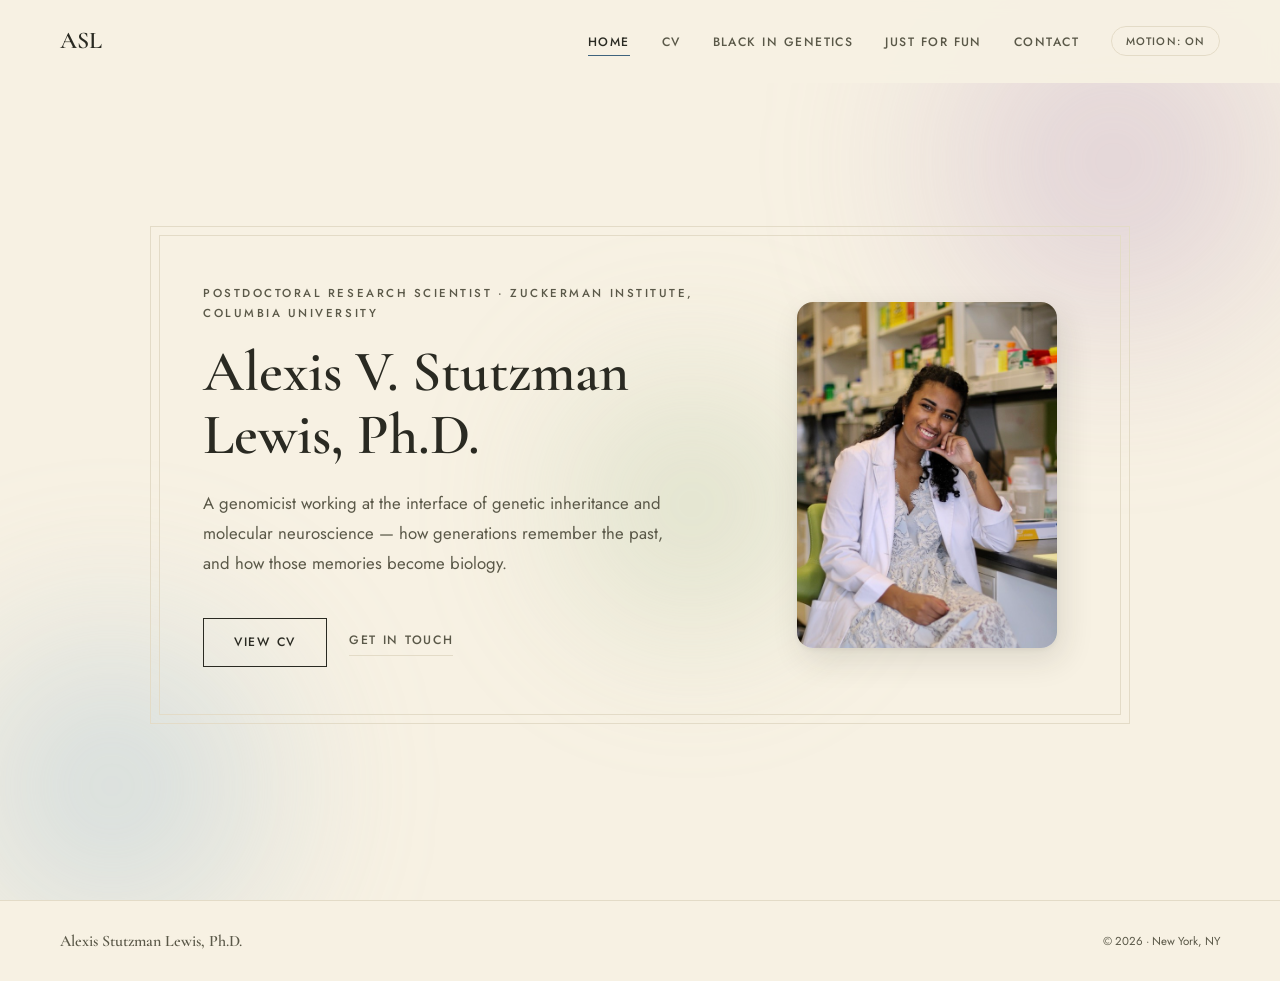
==== index.html @ 2fc188fc "Build all 5 pages: Home, CV, Black In Genetics, Just for Fun, Contact - Global design system (base.c" ====
<!DOCTYPE html>
<html lang="en">
<head>
<meta charset="UTF-8">
<meta name="viewport" content="width=device-width, initial-scale=1.0">
<title>Alexis Stutzman Lewis, Ph.D.</title>
<meta name="description" content="Alexis Stutzman Lewis, Ph.D. — postdoctoral research scientist at Columbia University's Zuckerman Institute, studying the molecular biology of intergenerational inheritance.">
<meta property="og:title" content="Alexis Stutzman Lewis, Ph.D.">
<meta property="og:description" content="A genomicist working at the interface of genetic inheritance and molecular neuroscience.">
<meta property="og:image" content="assets/images/media/headshot.jpg">
<meta property="og:type" content="website">
<meta name="twitter:card" content="summary_large_image">
<link rel="icon" href="assets/images/favicon/favicon.svg" type="image/svg+xml">
<link rel="preconnect" href="https://fonts.googleapis.com">
<link rel="preconnect" href="https://fonts.gstatic.com" crossorigin>
<link href="https://fonts.googleapis.com/css2?family=Cormorant+Garamond:ital,wght@0,400;0,500;0,600;1,500;1,600&family=Jost:wght@400;500;600&display=swap" rel="stylesheet">
<link rel="stylesheet" href="assets/css/tokens.css">
<link rel="stylesheet" href="assets/css/base.css">
<link rel="stylesheet" href="assets/css/components.css">
<link rel="stylesheet" href="assets/css/home.css">
</head>
<body class="washes-strong">
<div id="veil" aria-hidden="true"></div>
<div id="cursor-aura"></div>
<div class="wash-field">
  <div class="wash wash-1"></div>
  <div class="wash wash-2"></div>
  <div class="wash wash-3"></div>
</div>

<nav class="site-nav" id="navbar">
  <a href="index.html" class="nav-logo">ASL</a>
  <ul class="nav-links">
    <li><a href="index.html" aria-current="page">Home</a></li>
    <li><a href="cv.html">CV</a></li>
    <li><a href="black-in-genetics.html">Black In Genetics</a></li>
    <li><a href="just-for-fun.html">Just for Fun</a></li>
    <li><a href="contact.html">Contact</a></li>
    <li><button id="motion-toggle" class="motion-toggle" aria-pressed="false" type="button">Motion: on</button></li>
  </ul>
</nav>

<main>
  <section id="home">
    <div class="plate-border">
      <div class="hero-grid">
        <div>
          <p class="eyebrow">Postdoctoral Research Scientist &middot; Zuckerman Institute, Columbia University</p>
          <h1 class="hero-name">Alexis V. Stutzman Lewis, Ph.D.</h1>
          <p class="hero-tagline">A genomicist working at the interface of genetic inheritance and molecular neuroscience — how generations remember the past, and how those memories become biology.</p>
          <div class="cta-row">
            <a href="cv.html" class="btn-primary">View CV</a>
            <a href="contact.html" class="btn-ghost">Get in touch</a>
          </div>
        </div>
        <div class="hero-photo-col">
          <div id="photo-frame">
            <img src="assets/images/media/headshot.jpg" alt="Portrait of Alexis Stutzman Lewis">
          </div>
        </div>
      </div>
    </div>
  </section>
</main>

<footer class="site-footer">
  <span class="footer-name">Alexis Stutzman Lewis, Ph.D.</span>
  <span class="footer-copy">&copy; 2026 &middot; New York, NY</span>
</footer>

<script src="assets/js/main.js"></script>
<!-- TODO: analytics — sign up free at https://www.goatcounter.com, then uncomment and replace MYCODE:
<script data-goatcounter="https://MYCODE.goatcounter.com/count" async src="//gc.zgo.at/count.js"></script> -->
</body>
</html>
---- assets/css/tokens.css ----
/*
  Design tokens for Alexis Stutzman Lewis's site.
  Source of truth: design-system/reference-mockup.html
  Palette family: warm cream + botanical watercolor (mauve-plum / dusty blue / sage)
  Type: Cormorant Garamond (headings, upright only, weight 500-600) + Jost (body/UI, weight 400-500)
*/

:root {
  /* surfaces & text */
  --paper: #F7F1E3;
  --ink: #2A2A22;
  --mid: #5A5848;
  --rule: #E3DBC7;

  /* decorative accents (washes, swatches, backgrounds) - light, blend-friendly */
  --plum: #C7AEC9;
  --blue: #ABC5D6;
  --sage: #B9CBA9;

  /* text-safe accents (links, emphasis, tags) - darker for contrast on --paper */
  --plum-text: #7A5D82;
  --blue-text: #3F647E;
  --sage-text: #4F6B45;

  /* type */
  --font-heading: 'Cormorant Garamond', serif;
  --font-body: 'Jost', sans-serif;
}
---- assets/css/base.css ----
*, *::before, *::after { box-sizing: border-box; margin: 0; padding: 0; }

html { scroll-behavior: smooth; }

body {
  font-family: var(--font-body);
  background: var(--paper);
  color: var(--ink);
  font-size: 16px;
  font-weight: 400;
  line-height: 1.75;
  overflow-x: hidden;
}

h1, h2, h3, h4 {
  font-family: var(--font-heading);
  font-style: normal;
  font-weight: 600;
  color: var(--ink);
  line-height: 1.15;
}

a { color: inherit; }

img, video { max-width: 100%; display: block; }

.visually-hidden {
  position: absolute; width: 1px; height: 1px; overflow: hidden;
  clip: rect(0 0 0 0); white-space: nowrap;
}

main { position: relative; z-index: 2; }

section {
  padding: 90px 60px;
  max-width: 1100px;
  margin: 0 auto;
  scroll-margin-top: 110px;
}

.section-header {
  display: flex;
  align-items: baseline;
  gap: 18px;
  margin-bottom: 48px;
  border-bottom: 1px solid var(--rule);
  padding-bottom: 18px;
}

.section-label {
  font-family: var(--font-heading);
  font-size: 1.9rem;
  font-weight: 600;
  color: var(--ink);
}

.section-number {
  font-size: 0.7rem;
  letter-spacing: 0.2em;
  text-transform: uppercase;
  color: var(--mid);
  font-weight: 500;
}

.eyebrow {
  font-size: 0.72rem;
  letter-spacing: 0.22em;
  text-transform: uppercase;
  color: var(--mid);
  font-weight: 500;
}

.body-copy {
  max-width: 640px;
  color: var(--ink);
  font-weight: 400;
}

.body-copy.muted { color: var(--mid); }

/* fade-in-on-scroll, respected by prefers-reduced-motion + manual toggle in components.css */
.fade-in {
  opacity: 0;
  transform: translateY(20px);
  transition: opacity 0.7s cubic-bezier(0.4,0,0.2,1), transform 0.7s cubic-bezier(0.4,0,0.2,1);
}
.fade-in.visible { opacity: 1; transform: none; }

@media (max-width: 768px) {
  section { padding: 64px 24px; scroll-margin-top: 88px; }
}

@media print {
  #cursor-aura, .wash-field, nav, footer, .motion-toggle, .cta-row { display: none !important; }
  body { background: #fff; color: #000; }
  section { padding: 0 0 24px; max-width: none; }
}

@media (prefers-reduced-motion: reduce) {
  *, *::before, *::after {
    animation-duration: 0.01ms !important;
    animation-iteration-count: 1 !important;
    transition-duration: 0.01ms !important;
  }
  html { scroll-behavior: auto; }
  .fade-in { opacity: 1; transform: none; }
}
---- assets/css/components.css ----
/* ============ AMBIENT WATERCOLOR WASH (sitewide, reduced outside Home) ============ */
.wash-field {
  position: fixed; inset: 0; overflow: hidden; pointer-events: none; z-index: 0;
}
.wash { position: absolute; border-radius: 50%; filter: blur(70px); opacity: 0.28; }
body.washes-strong .wash { opacity: 0.55; }
.wash-1 { width: 42vw; height: 42vw; max-width: 560px; max-height: 560px; top: -12%; right: -8%; background: radial-gradient(circle, var(--plum), transparent 68%); animation: drift1 24s ease-in-out infinite alternate; }
.wash-2 { width: 38vw; height: 38vw; max-width: 480px; max-height: 480px; bottom: -14%; left: -10%; background: radial-gradient(circle, var(--blue), transparent 68%); animation: drift2 28s ease-in-out infinite alternate; }
.wash-3 { width: 30vw; height: 30vw; max-width: 360px; max-height: 360px; top: 36%; left: 40%; background: radial-gradient(circle, var(--sage), transparent 68%); animation: drift3 32s ease-in-out infinite alternate; }
@keyframes drift1 { to { transform: translate(-6%,8%) scale(1.1); } }
@keyframes drift2 { to { transform: translate(8%,-6%) scale(1.08); } }
@keyframes drift3 { to { transform: translate(-8%,-8%) scale(1.15); } }

/* ============ CURSOR GLOW (sitewide) ============ */
#cursor-aura {
  position: fixed; top: 0; left: 0; width: 420px; height: 420px; margin: -210px 0 0 -210px;
  border-radius: 50%; pointer-events: none; z-index: 1; filter: blur(18px); opacity: 0;
  background: radial-gradient(circle, rgba(199,174,201,0.30) 0%, rgba(171,197,214,0.22) 40%, rgba(185,203,169,0.16) 65%, transparent 75%);
  transition: opacity 0.6s ease;
}
#cursor-aura.on { opacity: 1; }
body.motion-off #cursor-aura { display: none; }

/* ============ NAV ============ */
nav.site-nav {
  position: fixed; top: 0; left: 0; right: 0; z-index: 100;
  display: flex; align-items: center; justify-content: space-between;
  padding: 20px 60px;
  background: rgba(247,241,227,0.92);
  backdrop-filter: blur(8px);
  border-bottom: 1px solid transparent;
  transition: border-color 0.3s ease;
}
nav.site-nav.scrolled { border-bottom-color: var(--rule); }

.nav-logo {
  font-family: var(--font-heading); font-weight: 600; font-size: 1.5rem;
  color: var(--ink); text-decoration: none;
}

.nav-links {
  display: flex; align-items: center; gap: 32px; list-style: none;
}
.nav-links a {
  font-size: 0.76rem; letter-spacing: 0.12em; text-transform: uppercase;
  color: var(--mid); text-decoration: none; font-weight: 500; position: relative;
  transition: color 0.2s ease;
}
.nav-links a::after {
  content: ''; position: absolute; left: 0; bottom: -5px; width: 100%; height: 1px;
  background: var(--blue-text); transform: scaleX(0); transform-origin: right;
  transition: transform 0.3s cubic-bezier(0.4,0,0.2,1);
}
.nav-links a:hover, .nav-links a[aria-current="page"] { color: var(--ink); }
.nav-links a:hover::after, .nav-links a[aria-current="page"]::after { transform: scaleX(1); transform-origin: left; }

.motion-toggle {
  font-family: var(--font-body); font-size: 0.68rem; letter-spacing: 0.1em; text-transform: uppercase;
  color: var(--mid); background: transparent; border: 1px solid var(--rule); border-radius: 20px;
  padding: 6px 14px; cursor: pointer; font-weight: 500; transition: border-color 0.2s ease, color 0.2s ease, transform 0.2s ease;
}
.motion-toggle:hover { border-color: var(--ink); color: var(--ink); transform: translateY(-2px); }

@media (max-width: 768px) {
  nav.site-nav {
    padding: 16px 20px; gap: 14px; overflow-x: auto;
    overscroll-behavior-x: contain; -webkit-overflow-scrolling: touch; scrollbar-width: none;
  }
  nav.site-nav::-webkit-scrollbar { display: none; }
  .nav-links { gap: 18px; flex-wrap: nowrap; min-width: max-content; }
  .nav-links a { white-space: nowrap; }
}

/* ============ BUTTONS ============ */
.btn-primary {
  display: inline-block; padding: 13px 30px; border: 1px solid var(--ink); color: var(--ink);
  font-size: 0.76rem; letter-spacing: 0.14em; text-transform: uppercase; font-weight: 500;
  text-decoration: none; position: relative; overflow: hidden; z-index: 1;
  transition: color 0.3s ease, transform 0.25s ease;
}
.btn-primary::before {
  content: ''; position: absolute; inset: 0; background: var(--ink); transform: translateY(101%);
  transition: transform 0.35s cubic-bezier(0.4,0,0.2,1); z-index: -1;
}
.btn-primary:hover { color: var(--paper); transform: translateY(-3px); }
.btn-primary:hover::before { transform: translateY(0); }

.btn-ghost {
  font-size: 0.76rem; letter-spacing: 0.14em; text-transform: uppercase; font-weight: 500;
  color: var(--mid); text-decoration: none; border-bottom: 1px solid var(--rule); padding-bottom: 4px;
  transition: color 0.25s ease, border-color 0.25s ease, transform 0.25s ease; display: inline-block;
}
.btn-ghost:hover { color: var(--ink); border-color: var(--ink); transform: translateY(-3px); }

.cta-row { display: flex; gap: 22px; align-items: center; flex-wrap: wrap; }

/* ============ HOVER CARDS (projects, publications, media) ============ */
.cards-grid {
  display: grid; grid-template-columns: 1fr 1fr; gap: 1px;
  background: var(--rule); border: 1px solid var(--rule);
}
@media (max-width: 768px) { .cards-grid { grid-template-columns: 1fr; } }

.hover-card {
  background: var(--paper); padding: 32px 28px; position: relative; overflow: hidden;
  transition: transform 0.35s cubic-bezier(0.4,0,0.2,1), box-shadow 0.35s cubic-bezier(0.4,0,0.2,1), background 0.2s ease;
}
.hover-card::before {
  content: ''; position: absolute; inset: 0;
  background: radial-gradient(240px circle at var(--mx, 50%) var(--my, 50%), rgba(122,93,130,0.08), transparent 60%);
  opacity: 0; transition: opacity 0.35s ease; pointer-events: none;
}
.hover-card:hover::before { opacity: 1; }
.hover-card:hover { background: #F1EADA; transform: translateY(-5px); box-shadow: 0 12px 28px rgba(0,0,0,0.06); }

.card-tag {
  font-size: 0.66rem; letter-spacing: 0.16em; text-transform: uppercase; color: var(--mid);
  font-weight: 500; margin-bottom: 12px;
}
.card-title { font-family: var(--font-heading); font-size: 1.35rem; font-weight: 600; color: var(--ink); margin-bottom: 10px; }
.card-desc { font-size: 0.92rem; color: var(--mid); line-height: 1.7; margin-bottom: 16px; }
.card-link {
  font-size: 0.72rem; letter-spacing: 0.12em; text-transform: uppercase; color: var(--ink);
  text-decoration: none; border-bottom: 1px solid var(--rule); padding-bottom: 2px; font-weight: 500;
  transition: border-color 0.2s ease;
}
.card-link:hover { border-color: var(--ink); }

/* ============ DATA ROWS (education, grants, awards, publications, presentations...) ============ */
.data-list { display: flex; flex-direction: column; }
.data-row {
  display: grid; grid-template-columns: 130px 1fr; gap: 28px; align-items: baseline;
  padding: 20px 0; border-bottom: 1px solid var(--rule); position: relative;
  transition: padding-left 0.3s cubic-bezier(0.4,0,0.2,1);
}
.data-list .data-row:first-child { border-top: 1px solid var(--rule); }
.data-row::before {
  content: ''; position: absolute; left: 0; top: 50%; transform: translateY(-50%) scaleY(0);
  width: 2px; height: 60%; background: var(--plum-text); transition: transform 0.3s cubic-bezier(0.4,0,0.2,1);
}
.data-row:hover { padding-left: 16px; }
.data-row:hover::before { transform: translateY(-50%) scaleY(1); }

.data-date { font-size: 0.76rem; letter-spacing: 0.06em; color: var(--mid); font-weight: 500; }
.data-title { font-family: var(--font-heading); font-size: 1.1rem; font-weight: 600; color: var(--ink); }
.data-detail { font-size: 0.88rem; color: var(--mid); margin-top: 4px; line-height: 1.6; }
.data-title a { color: inherit; text-decoration: none; border-bottom: 1px dashed var(--rule); }
.data-title a:hover { color: var(--plum-text); border-bottom-color: var(--plum-text); border-bottom-style: solid; }

.tag-row { display: flex; flex-wrap: wrap; gap: 8px; margin-top: 10px; }
.tag {
  font-size: 0.64rem; letter-spacing: 0.08em; text-transform: uppercase; font-weight: 500;
  color: var(--sage-text); background: rgba(185,203,169,0.28); padding: 4px 10px; border-radius: 20px;
}

@media (max-width: 640px) {
  .data-row { grid-template-columns: 1fr; gap: 4px; }
}

/* ============ FOOTER ============ */
footer.site-footer {
  border-top: 1px solid var(--rule); padding: 26px 60px; display: flex;
  justify-content: space-between; align-items: center; flex-wrap: wrap; gap: 12px;
  position: relative; z-index: 2;
}
.footer-name { font-family: var(--font-heading); font-size: 1rem; font-weight: 600; color: var(--mid); }
.footer-copy { font-size: 0.72rem; color: var(--mid); font-weight: 400; }

@media (max-width: 768px) { footer.site-footer { padding: 20px 24px; } }

/* ============ VEIL (shortened intro) ============ */
#veil {
  position: fixed; inset: 0; z-index: 999; background: var(--paper);
  display: flex; align-items: center; justify-content: center;
  transition: opacity 0.6s ease, visibility 0.6s ease;
}
#veil.lift { opacity: 0; visibility: hidden; pointer-events: none; }
body.motion-off #veil { display: none; }

/* ============ CONTACT FORM ============ */
.contact-form { display: flex; flex-direction: column; gap: 18px; max-width: 480px; }
.form-field { display: flex; flex-direction: column; gap: 6px; }
.form-field label { font-size: 0.72rem; letter-spacing: 0.1em; text-transform: uppercase; color: var(--mid); font-weight: 500; }
.form-field input, .form-field textarea {
  font-family: var(--font-body); font-size: 0.95rem; color: var(--ink); background: transparent;
  border: 1px solid var(--rule); border-radius: 6px; padding: 10px 12px;
  transition: border-color 0.2s ease;
}
.form-field input:focus, .form-field textarea:focus { outline: none; border-color: var(--plum-text); }
.form-field textarea { resize: vertical; min-height: 120px; }
---- assets/css/home.css ----
#home {
  min-height: 100vh; display: flex; align-items: center;
  padding: 130px 60px 80px; max-width: 1100px; margin: 0 auto; position: relative;
}

.plate-border { border: 1px solid var(--rule); padding: 56px 52px; position: relative; width: 100%; }
.plate-border::before { content: ''; position: absolute; inset: 8px; border: 1px solid var(--rule); pointer-events: none; }

.hero-grid { display: grid; grid-template-columns: 1fr 300px; gap: 60px; align-items: center; position: relative; z-index: 2; }

.hero-name {
  font-family: var(--font-heading); font-weight: 600; font-style: normal;
  font-size: clamp(2.4rem, 5vw, 3.6rem); line-height: 1.1; color: var(--ink); margin: 18px 0 20px;
}

.hero-tagline { max-width: 480px; color: var(--mid); font-size: 1.05rem; font-weight: 400; line-height: 1.8; margin-bottom: 40px; }

.hero-photo-col { display: flex; justify-content: center; align-items: center; perspective: 900px; }
#photo-frame {
  width: 100%; max-width: 260px; aspect-ratio: 3/4; border-radius: 16px; overflow: hidden;
  box-shadow: 6px 12px 32px rgba(42,42,34,0.12), 0 2px 6px rgba(42,42,34,0.06);
  transition: box-shadow 0.35s ease, transform 0.2s ease-out; transform-style: preserve-3d;
}
#photo-frame:hover { box-shadow: 8px 18px 42px rgba(42,42,34,0.16), 0 4px 10px rgba(42,42,34,0.07); }
#photo-frame img { width: 100%; height: 100%; object-fit: cover; object-position: center 15%; }

@media (max-width: 768px) {
  #home { padding: 96px 24px 60px; }
  .plate-border { padding: 36px 24px; }
  .hero-grid { grid-template-columns: 1fr; gap: 32px; }
  .hero-photo-col { order: -1; }
  #photo-frame { max-width: 200px; margin: 0 auto; }
}
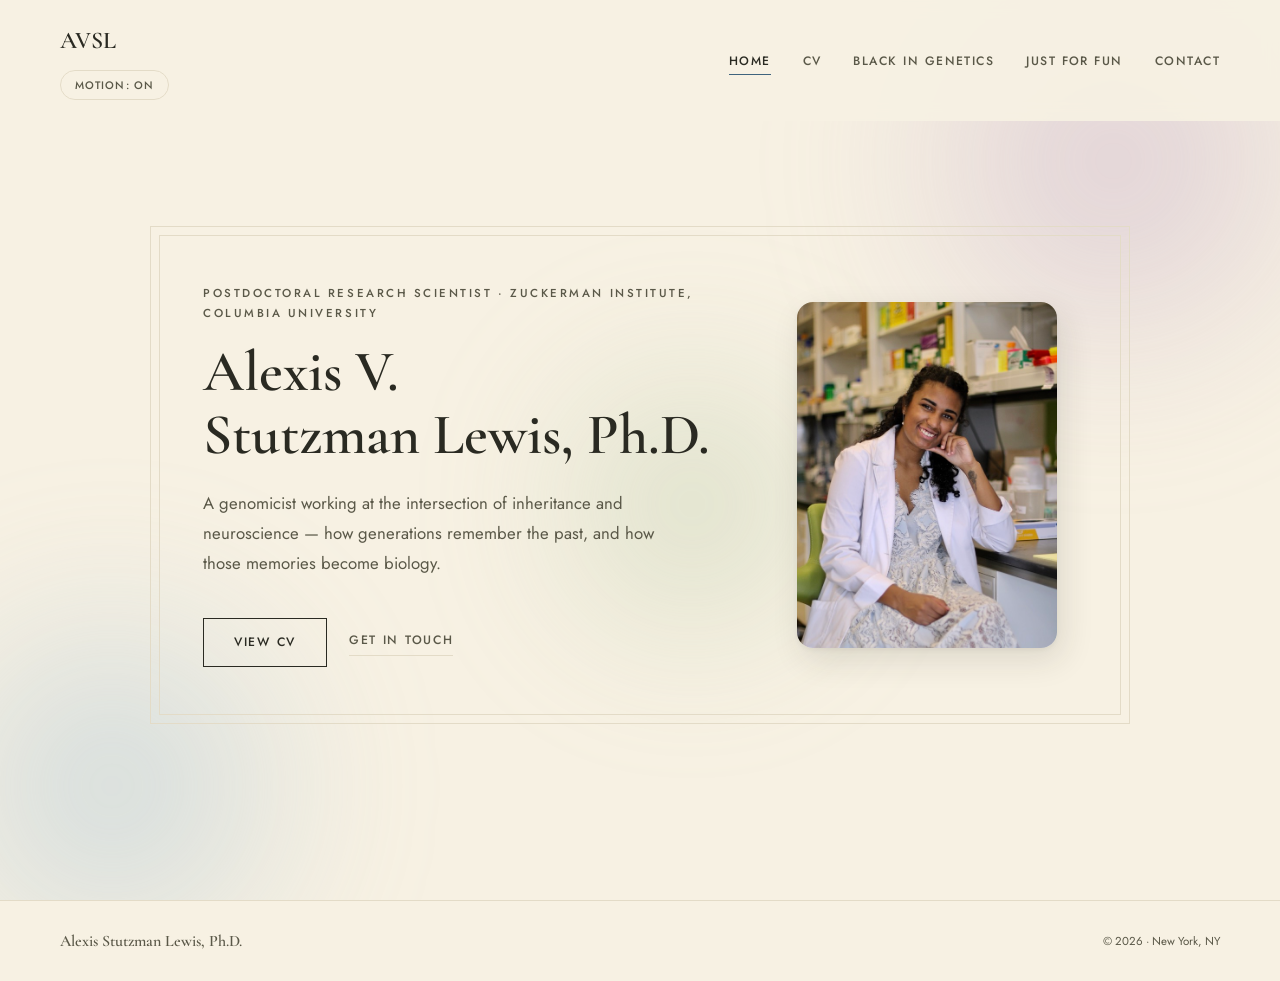
==== commit 8104a9a2: "Site adjustments: AVSL initials, motion toggle under logo, hero name line break, second CV photo, in" ====
--- a/index.html
+++ b/index.html
@@ -6,7 +6,7 @@
 <title>Alexis Stutzman Lewis, Ph.D.</title>
 <meta name="description" content="Alexis Stutzman Lewis, Ph.D. — postdoctoral research scientist at Columbia University's Zuckerman Institute, studying the molecular biology of intergenerational inheritance.">
 <meta property="og:title" content="Alexis Stutzman Lewis, Ph.D.">
-<meta property="og:description" content="A genomicist working at the interface of genetic inheritance and molecular neuroscience.">
+<meta property="og:description" content="A genomicist working at the intersection of inheritance and neuroscience.">
 <meta property="og:image" content="assets/images/media/headshot.jpg">
 <meta property="og:type" content="website">
 <meta name="twitter:card" content="summary_large_image">
@@ -29,14 +29,16 @@
 </div>
 
 <nav class="site-nav" id="navbar">
-  <a href="index.html" class="nav-logo">ASL</a>
+  <div class="nav-brand">
+    <a href="index.html" class="nav-logo">AVSL</a>
+    <button id="motion-toggle" class="motion-toggle" aria-pressed="false" type="button">Motion: on</button>
+  </div>
   <ul class="nav-links">
     <li><a href="index.html" aria-current="page">Home</a></li>
     <li><a href="cv.html">CV</a></li>
     <li><a href="black-in-genetics.html">Black In Genetics</a></li>
     <li><a href="just-for-fun.html">Just for Fun</a></li>
     <li><a href="contact.html">Contact</a></li>
-    <li><button id="motion-toggle" class="motion-toggle" aria-pressed="false" type="button">Motion: on</button></li>
   </ul>
 </nav>
 
@@ -46,8 +48,8 @@
       <div class="hero-grid">
         <div>
           <p class="eyebrow">Postdoctoral Research Scientist &middot; Zuckerman Institute, Columbia University</p>
-          <h1 class="hero-name">Alexis V. Stutzman Lewis, Ph.D.</h1>
-          <p class="hero-tagline">A genomicist working at the interface of genetic inheritance and molecular neuroscience — how generations remember the past, and how those memories become biology.</p>
+          <h1 class="hero-name">Alexis V.<br>Stutzman Lewis, Ph.D.</h1>
+          <p class="hero-tagline">A genomicist working at the intersection of inheritance and neuroscience — how generations remember the past, and how those memories become biology.</p>
           <div class="cta-row">
             <a href="cv.html" class="btn-primary">View CV</a>
             <a href="contact.html" class="btn-ghost">Get in touch</a>
--- a/assets/css/components.css
+++ b/assets/css/components.css
@@ -32,6 +32,8 @@
   transition: border-color 0.3s ease;
 }
 nav.site-nav.scrolled { border-bottom-color: var(--rule); }
+
+.nav-brand { display: flex; flex-direction: column; align-items: flex-start; gap: 8px; }
 
 .nav-logo {
   font-family: var(--font-heading); font-weight: 600; font-size: 1.5rem;
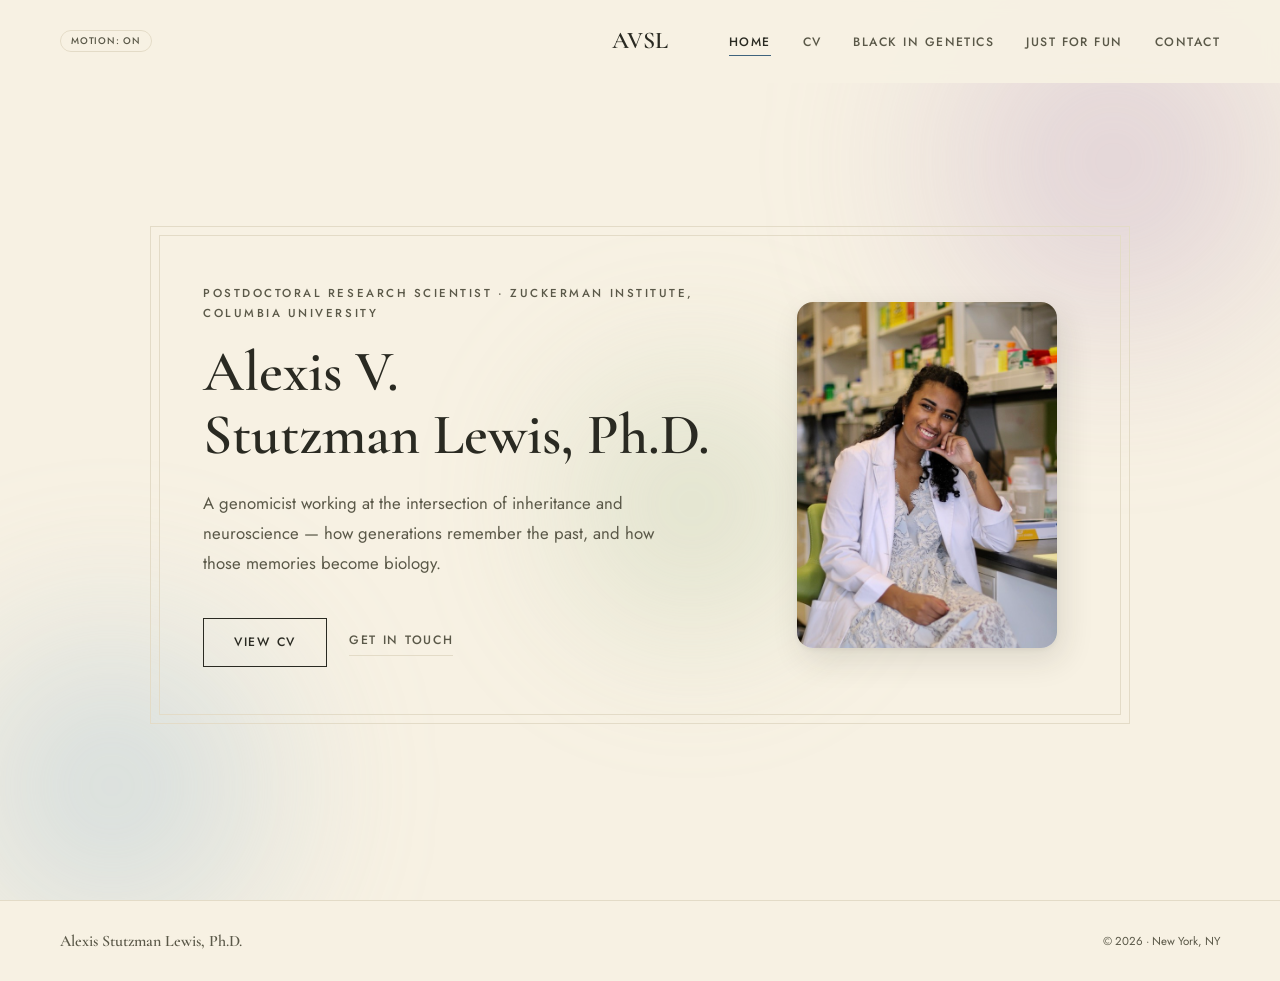
==== commit e4183396: "Center the logo in the nav, move motion toggle to the top-left corner alone" ====
--- a/index.html
+++ b/index.html
@@ -29,10 +29,8 @@
 </div>
 
 <nav class="site-nav" id="navbar">
-  <div class="nav-brand">
-    <a href="index.html" class="nav-logo">AVSL</a>
-    <button id="motion-toggle" class="motion-toggle" aria-pressed="false" type="button">Motion: on</button>
-  </div>
+  <button id="motion-toggle" class="motion-toggle" aria-pressed="false" type="button">Motion: on</button>
+  <a href="index.html" class="nav-logo">AVSL</a>
   <ul class="nav-links">
     <li><a href="index.html" aria-current="page">Home</a></li>
     <li><a href="cv.html">CV</a></li>
--- a/assets/css/components.css
+++ b/assets/css/components.css
@@ -24,7 +24,7 @@
 /* ============ NAV ============ */
 nav.site-nav {
   position: fixed; top: 0; left: 0; right: 0; z-index: 100;
-  display: flex; align-items: center; justify-content: space-between;
+  display: grid; grid-template-columns: 1fr auto 1fr; align-items: center; column-gap: 20px;
   padding: 20px 60px;
   background: rgba(247,241,227,0.92);
   backdrop-filter: blur(8px);
@@ -33,15 +33,15 @@
 }
 nav.site-nav.scrolled { border-bottom-color: var(--rule); }
 
-.nav-brand { display: flex; flex-direction: column; align-items: flex-start; gap: 8px; }
-
 .nav-logo {
   font-family: var(--font-heading); font-weight: 600; font-size: 1.5rem;
   color: var(--ink); text-decoration: none;
+  grid-column: 2; justify-self: center;
 }
 
 .nav-links {
   display: flex; align-items: center; gap: 32px; list-style: none;
+  grid-column: 3; justify-self: end;
 }
 .nav-links a {
   font-size: 0.76rem; letter-spacing: 0.12em; text-transform: uppercase;
@@ -57,19 +57,26 @@
 .nav-links a:hover::after, .nav-links a[aria-current="page"]::after { transform: scaleX(1); transform-origin: left; }
 
 .motion-toggle {
-  font-family: var(--font-body); font-size: 0.68rem; letter-spacing: 0.1em; text-transform: uppercase;
-  color: var(--mid); background: transparent; border: 1px solid var(--rule); border-radius: 20px;
-  padding: 6px 14px; cursor: pointer; font-weight: 500; transition: border-color 0.2s ease, color 0.2s ease, transform 0.2s ease;
+  font-family: var(--font-body); font-size: 0.6rem; letter-spacing: 0.08em; text-transform: uppercase;
+  color: var(--mid); background: transparent; border: 1px solid var(--rule); border-radius: 16px;
+  padding: 3px 10px; cursor: pointer; font-weight: 500; transition: border-color 0.2s ease, color 0.2s ease, transform 0.2s ease;
+  grid-column: 1; justify-self: start;
 }
 .motion-toggle:hover { border-color: var(--ink); color: var(--ink); transform: translateY(-2px); }
 
 @media (max-width: 768px) {
   nav.site-nav {
-    padding: 16px 20px; gap: 14px; overflow-x: auto;
+    grid-template-columns: auto 1fr; column-gap: 14px; row-gap: 10px;
+    padding: 16px 20px;
+  }
+  .motion-toggle { grid-column: 1; grid-row: 1; }
+  .nav-logo { grid-column: 2; grid-row: 1; justify-self: end; }
+  .nav-links {
+    grid-column: 1 / -1; grid-row: 2; justify-self: start;
+    gap: 18px; flex-wrap: nowrap; overflow-x: auto;
     overscroll-behavior-x: contain; -webkit-overflow-scrolling: touch; scrollbar-width: none;
   }
-  nav.site-nav::-webkit-scrollbar { display: none; }
-  .nav-links { gap: 18px; flex-wrap: nowrap; min-width: max-content; }
+  .nav-links::-webkit-scrollbar { display: none; }
   .nav-links a { white-space: nowrap; }
 }
 
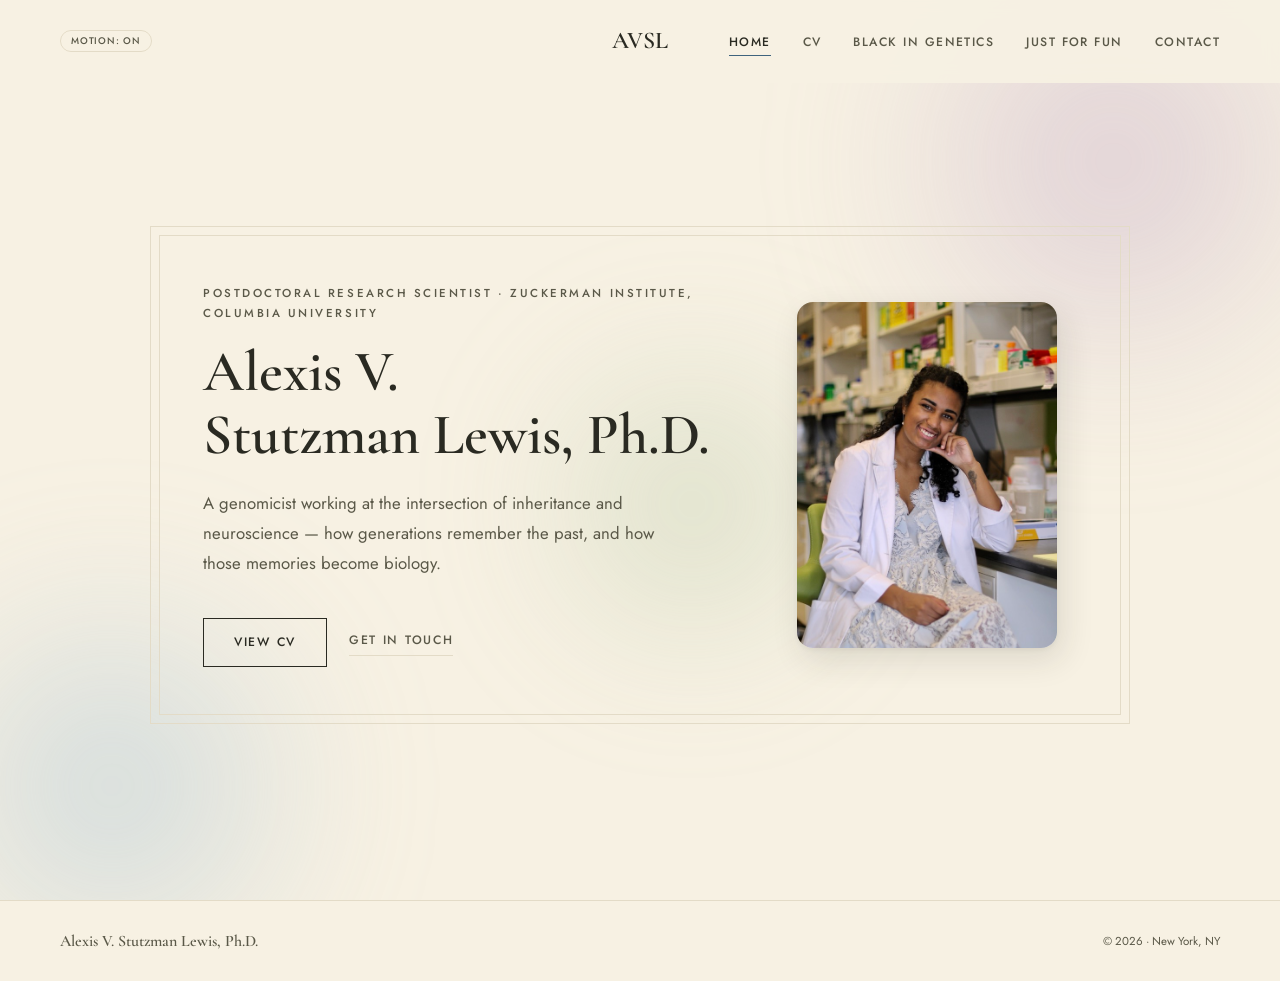
==== commit 38dfaaad: "Correct citation link/year/placement, drop section-header and first-row divider lines sitewide, foot" ====
--- a/index.html
+++ b/index.html
@@ -64,7 +64,7 @@
 </main>
 
 <footer class="site-footer">
-  <span class="footer-name">Alexis Stutzman Lewis, Ph.D.</span>
+  <span class="footer-name">Alexis V. Stutzman Lewis, Ph.D.</span>
   <span class="footer-copy">&copy; 2026 &middot; New York, NY</span>
 </footer>
 
--- a/assets/css/base.css
+++ b/assets/css/base.css
@@ -43,8 +43,6 @@
   align-items: baseline;
   gap: 18px;
   margin-bottom: 48px;
-  border-bottom: 1px solid var(--rule);
-  padding-bottom: 18px;
 }
 
 .section-label {
--- a/assets/css/components.css
+++ b/assets/css/components.css
@@ -13,10 +13,13 @@
 
 /* ============ CURSOR GLOW (sitewide) ============ */
 #cursor-aura {
-  position: fixed; top: 0; left: 0; width: 420px; height: 420px; margin: -210px 0 0 -210px;
-  border-radius: 50%; pointer-events: none; z-index: 1; filter: blur(18px); opacity: 0;
-  background: radial-gradient(circle, rgba(199,174,201,0.30) 0%, rgba(171,197,214,0.22) 40%, rgba(185,203,169,0.16) 65%, transparent 75%);
-  transition: opacity 0.6s ease;
+  position: fixed; top: 0; left: 0; width: 520px; height: 520px; margin: -260px 0 0 -260px;
+  border-radius: 50%; pointer-events: none; z-index: 1; filter: blur(46px); opacity: 0;
+  background:
+    radial-gradient(circle at 48% 52%, rgba(199,174,201,0.24) 0%, rgba(199,174,201,0.10) 35%, transparent 62%),
+    radial-gradient(circle at 58% 42%, rgba(171,197,214,0.18) 0%, transparent 55%),
+    radial-gradient(circle at 40% 60%, rgba(185,203,169,0.16) 0%, transparent 55%);
+  transition: opacity 0.8s ease;
 }
 #cursor-aura.on { opacity: 1; }
 body.motion-off #cursor-aura { display: none; }
@@ -142,7 +145,6 @@
   padding: 20px 0; border-bottom: 1px solid var(--rule); position: relative;
   transition: padding-left 0.3s cubic-bezier(0.4,0,0.2,1);
 }
-.data-list .data-row:first-child { border-top: 1px solid var(--rule); }
 .data-row::before {
   content: ''; position: absolute; left: 0; top: 50%; transform: translateY(-50%) scaleY(0);
   width: 2px; height: 60%; background: var(--plum-text); transition: transform 0.3s cubic-bezier(0.4,0,0.2,1);
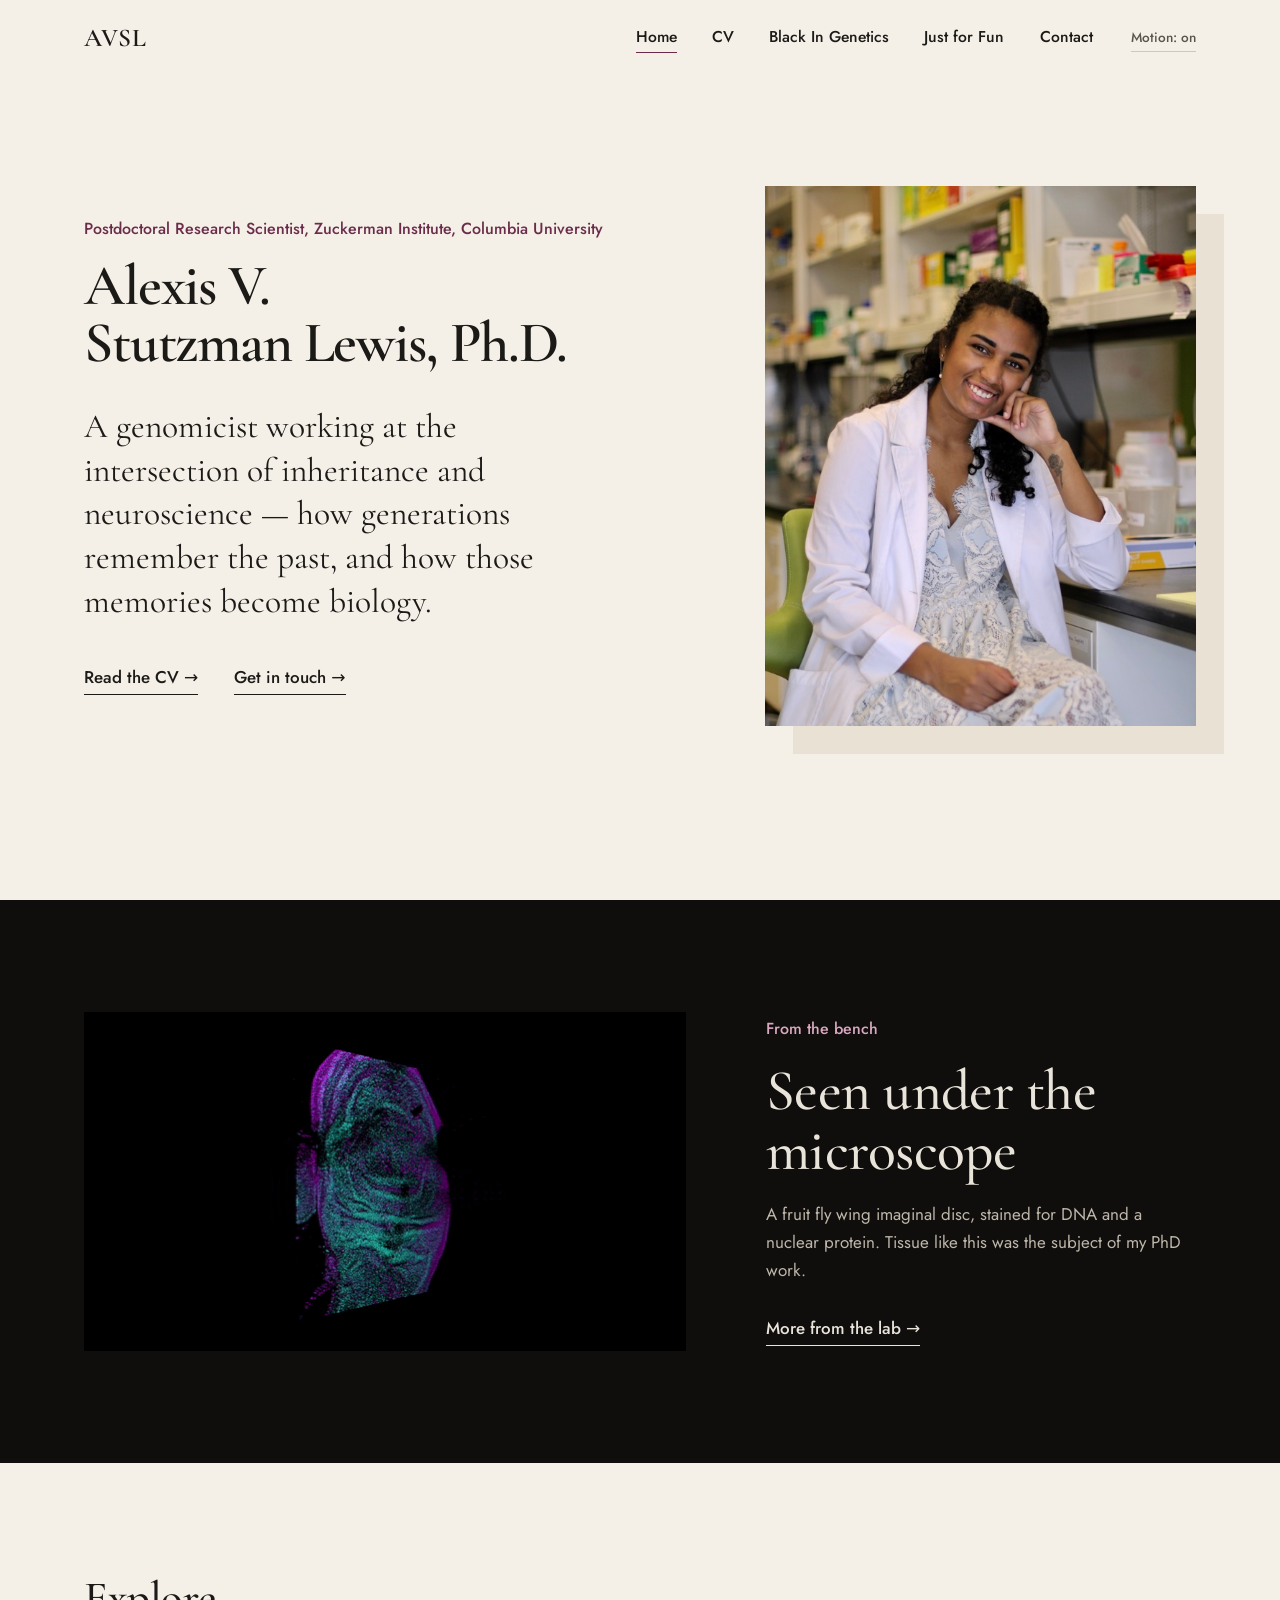
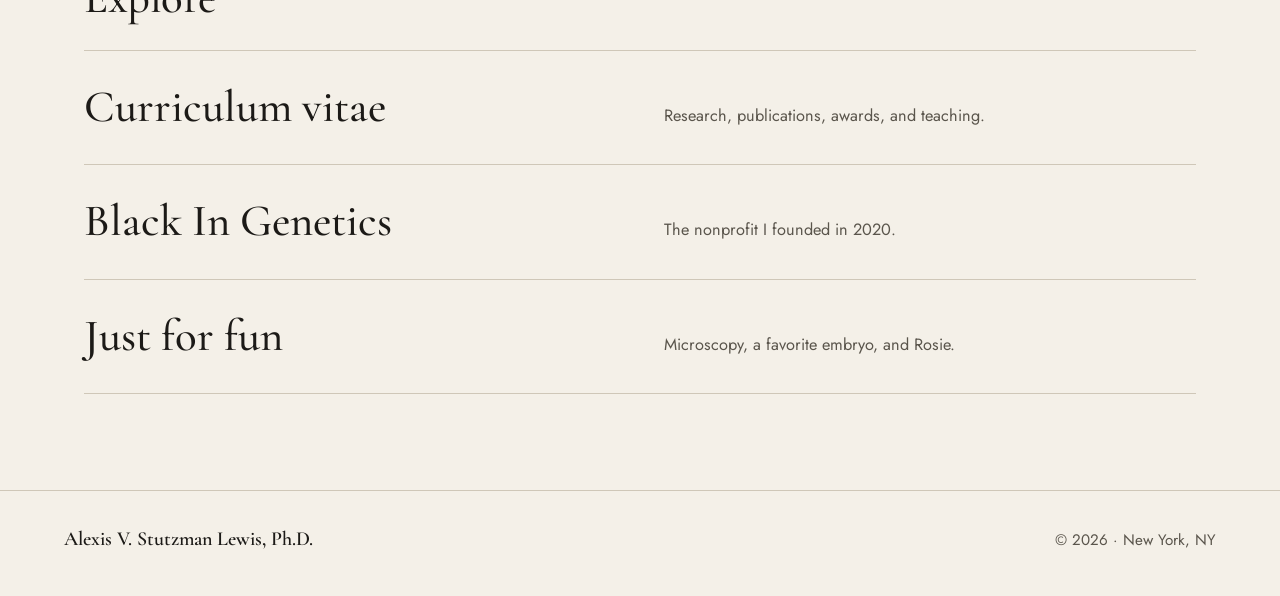
==== commit a5d5c641: "Redesign: warm-gallery editorial system, phone-first layout, full-screen mobile menu Replaces the pa" ====
--- a/index.html
+++ b/index.html
@@ -13,53 +13,66 @@
 <link rel="icon" href="assets/images/favicon/favicon.svg" type="image/svg+xml">
 <link rel="preconnect" href="https://fonts.googleapis.com">
 <link rel="preconnect" href="https://fonts.gstatic.com" crossorigin>
-<link href="https://fonts.googleapis.com/css2?family=Cormorant+Garamond:ital,wght@0,400;0,500;0,600;1,500;1,600&family=Jost:wght@400;500;600&display=swap" rel="stylesheet">
+<link href="https://fonts.googleapis.com/css2?family=Cormorant+Garamond:wght@400;500;600&family=Jost:wght@400;500&display=swap" rel="stylesheet">
 <link rel="stylesheet" href="assets/css/tokens.css">
 <link rel="stylesheet" href="assets/css/base.css">
 <link rel="stylesheet" href="assets/css/components.css">
 <link rel="stylesheet" href="assets/css/home.css">
 </head>
-<body class="washes-strong">
-<div id="veil" aria-hidden="true"></div>
-<div id="cursor-aura"></div>
-<div class="wash-field">
-  <div class="wash wash-1"></div>
-  <div class="wash wash-2"></div>
-  <div class="wash wash-3"></div>
-</div>
+<body>
 
-<nav class="site-nav" id="navbar">
-  <button id="motion-toggle" class="motion-toggle" aria-pressed="false" type="button">Motion: on</button>
-  <a href="index.html" class="nav-logo">AVSL</a>
-  <ul class="nav-links">
-    <li><a href="index.html" aria-current="page">Home</a></li>
-    <li><a href="cv.html">CV</a></li>
-    <li><a href="black-in-genetics.html">Black In Genetics</a></li>
-    <li><a href="just-for-fun.html">Just for Fun</a></li>
-    <li><a href="contact.html">Contact</a></li>
-  </ul>
-</nav>
+<header class="masthead" id="navbar">
+  <a href="index.html" class="wordmark">AVSL</a>
+  <button class="menu-btn" id="menu-btn" type="button" aria-expanded="false" aria-controls="menu">Menu</button>
+  <nav class="menu" id="menu" aria-label="Primary">
+    <ul>
+      <li><a href="index.html" aria-current="page">Home</a></li>
+      <li><a href="cv.html">CV</a></li>
+      <li><a href="black-in-genetics.html">Black In Genetics</a></li>
+      <li><a href="just-for-fun.html">Just for Fun</a></li>
+      <li><a href="contact.html">Contact</a></li>
+    </ul>
+    <button id="motion-toggle" class="motion-toggle" aria-pressed="false" type="button">Motion: on</button>
+  </nav>
+</header>
 
 <main>
-  <section id="home">
-    <div class="plate-border">
-      <div class="hero-grid">
-        <div>
-          <p class="eyebrow">Postdoctoral Research Scientist &middot; Zuckerman Institute, Columbia University</p>
-          <h1 class="hero-name">Alexis V.<br>Stutzman Lewis, Ph.D.</h1>
-          <p class="hero-tagline">A genomicist working at the intersection of inheritance and neuroscience — how generations remember the past, and how those memories become biology.</p>
-          <div class="cta-row">
-            <a href="cv.html" class="btn-primary">View CV</a>
-            <a href="contact.html" class="btn-ghost">Get in touch</a>
-          </div>
-        </div>
-        <div class="hero-photo-col">
-          <div id="photo-frame">
-            <img src="assets/images/media/headshot.jpg" alt="Portrait of Alexis Stutzman Lewis">
-          </div>
-        </div>
+  <section class="hero wrap">
+    <figure class="hero-portrait">
+      <img src="assets/images/media/headshot.jpg" alt="Portrait of Alexis Stutzman Lewis in a lab coat, seated at a laboratory bench">
+    </figure>
+    <div class="hero-text">
+      <p class="kicker">Postdoctoral Research Scientist, Zuckerman Institute, Columbia University</p>
+      <h1 class="hero-name"><span>Alexis V.</span><span>Stutzman Lewis, Ph.D.</span></h1>
+      <p class="lede">A genomicist working at the intersection of inheritance and neuroscience — how generations remember the past, and how those memories become biology.</p>
+      <div class="hero-links">
+        <a href="cv.html" class="arrow-link">Read the CV &rarr;</a>
+        <a href="contact.html" class="arrow-link">Get in touch &rarr;</a>
       </div>
     </div>
+  </section>
+
+  <section class="bench" aria-labelledby="bench-title">
+    <div class="wrap bench-inner">
+      <div class="bench-media">
+        <img src="assets/images/research/imaginal-disc.gif" alt="Fluorescence microscopy of a fruit fly wing imaginal disc, nuclei glowing magenta and teal on black" loading="lazy">
+      </div>
+      <div class="bench-copy">
+        <p class="kicker">From the bench</p>
+        <h2 id="bench-title">Seen under the microscope</h2>
+        <p>A fruit fly wing imaginal disc, stained for DNA and a nuclear protein. Tissue like this was the subject of my PhD work.</p>
+        <a href="just-for-fun.html" class="arrow-link">More from the lab &rarr;</a>
+      </div>
+    </div>
+  </section>
+
+  <section class="index wrap" aria-labelledby="index-title">
+    <h2 class="index-title" id="index-title">Explore</h2>
+    <ul class="index-list">
+      <li><a href="cv.html"><strong>Curriculum vitae</strong><span>Research, publications, awards, and teaching.</span></a></li>
+      <li><a href="black-in-genetics.html"><strong>Black In Genetics</strong><span>The nonprofit I founded in 2020.</span></a></li>
+      <li><a href="just-for-fun.html"><strong>Just for fun</strong><span>Microscopy, a favorite embryo, and Rosie.</span></a></li>
+    </ul>
   </section>
 </main>
 
--- a/assets/css/tokens.css
+++ b/assets/css/tokens.css
@@ -1,28 +1,22 @@
 /*
-  Design tokens for Alexis Stutzman Lewis's site.
-  Source of truth: design-system/reference-mockup.html
-  Palette family: warm cream + botanical watercolor (mauve-plum / dusty blue / sage)
-  Type: Cormorant Garamond (headings, upright only, weight 500-600) + Jost (body/UI, weight 400-500)
+  Design tokens — "warm gallery" direction.
+  Bone paper, deep ink, one wine-plum accent. A dark "night" tone is used
+  sparingly for the microscopy panel.
 */
 
 :root {
-  /* surfaces & text */
-  --paper: #F7F1E3;
-  --ink: #2A2A22;
-  --mid: #5A5848;
-  --rule: #E3DBC7;
+  --paper: #F4F0E8;
+  --paper-deep: #E9E2D4;
+  --ink: #1C1A17;
+  --mid: #5A554C;
+  --rule: #CFC7B8;
+  --accent: #6B2C4A;
+  --night: #0F0E0D;
+  --night-text: #E9E4DA;
 
-  /* decorative accents (washes, swatches, backgrounds) - light, blend-friendly */
-  --plum: #C7AEC9;
-  --blue: #ABC5D6;
-  --sage: #B9CBA9;
+  --font-heading: 'Cormorant Garamond', Georgia, serif;
+  --font-body: 'Jost', system-ui, sans-serif;
 
-  /* text-safe accents (links, emphasis, tags) - darker for contrast on --paper */
-  --plum-text: #7A5D82;
-  --blue-text: #3F647E;
-  --sage-text: #4F6B45;
-
-  /* type */
-  --font-heading: 'Cormorant Garamond', serif;
-  --font-body: 'Jost', sans-serif;
+  --gutter: clamp(20px, 5vw, 64px);
+  --measure: 62ch;
 }
--- a/assets/css/base.css
+++ b/assets/css/base.css
@@ -1,105 +1,270 @@
 *, *::before, *::after { box-sizing: border-box; margin: 0; padding: 0; }
 
-html { scroll-behavior: smooth; }
+html { scroll-behavior: smooth; -webkit-text-size-adjust: 100%; }
 
 body {
   font-family: var(--font-body);
   background: var(--paper);
   color: var(--ink);
-  font-size: 16px;
+  font-size: 1.0625rem;
+  line-height: 1.65;
   font-weight: 400;
-  line-height: 1.75;
+  -webkit-font-smoothing: antialiased;
   overflow-x: hidden;
 }
 
-h1, h2, h3, h4 {
-  font-family: var(--font-heading);
+img, video { max-width: 100%; display: block; }
+a { color: inherit; }
+
+h1, h2, h3 {
+  font-family: var(--font-heading);
+  font-weight: 500;
   font-style: normal;
-  font-weight: 600;
-  color: var(--ink);
-  line-height: 1.15;
-}
-
-a { color: inherit; }
-
-img, video { max-width: 100%; display: block; }
+  line-height: 1.05;
+  letter-spacing: -0.01em;
+}
+
+.wrap {
+  width: 100%;
+  max-width: 1240px;
+  margin: 0 auto;
+  padding-inline: var(--gutter);
+}
 
 .visually-hidden {
   position: absolute; width: 1px; height: 1px; overflow: hidden;
   clip: rect(0 0 0 0); white-space: nowrap;
 }
 
-main { position: relative; z-index: 2; }
-
-section {
-  padding: 90px 60px;
-  max-width: 1100px;
-  margin: 0 auto;
-  scroll-margin-top: 110px;
-}
-
-.section-header {
-  display: flex;
-  align-items: baseline;
-  gap: 18px;
-  margin-bottom: 48px;
-}
-
-.section-label {
-  font-family: var(--font-heading);
-  font-size: 1.9rem;
+/* ============ MASTHEAD + MENU ============ */
+.masthead {
+  position: fixed; top: 0; left: 0; right: 0; z-index: 100;
+  height: 60px;
+  display: flex; align-items: center; justify-content: space-between;
+  padding-inline: max(var(--gutter), calc((100vw - 1240px) / 2 + var(--gutter)));
+  background: var(--paper);
+  border-bottom: 1px solid transparent;
+  transition: border-color 0.3s ease, background 0.3s ease;
+}
+.masthead.scrolled { border-bottom-color: var(--rule); }
+body.menu-open .masthead { background: var(--paper); border-bottom-color: transparent; }
+
+.wordmark {
+  font-family: var(--font-heading);
   font-weight: 600;
+  font-size: 1.6rem;
+  letter-spacing: 0.02em;
+  text-decoration: none;
+  line-height: 1;
+  position: relative; z-index: 95;
+}
+
+.menu-btn {
+  position: relative; z-index: 95;
+  font-family: var(--font-body);
+  font-size: 1rem;
+  font-weight: 500;
   color: var(--ink);
-}
-
-.section-number {
-  font-size: 0.7rem;
-  letter-spacing: 0.2em;
-  text-transform: uppercase;
+  background: none;
+  border: 0;
+  padding: 14px 0 14px 18px;
+  min-height: 48px;
+  cursor: pointer;
+}
+
+.menu {
+  position: fixed; inset: 0; z-index: 90;
+  background: var(--paper);
+  padding: 96px var(--gutter) 32px;
+  display: flex; flex-direction: column; justify-content: space-between;
+  opacity: 0; visibility: hidden;
+  transition: opacity 0.35s ease, visibility 0.35s ease;
+  overflow-y: auto;
+}
+body.menu-open .menu { opacity: 1; visibility: visible; }
+body.menu-open { overflow: hidden; }
+
+.menu ul { list-style: none; }
+.menu li a {
+  display: block;
+  font-family: var(--font-heading);
+  font-weight: 500;
+  font-size: clamp(2.4rem, 11.5vw, 3.6rem);
+  line-height: 1.12;
+  padding: 0.12em 0;
+  text-decoration: none;
+}
+.menu li a[aria-current="page"] { color: var(--accent); }
+
+.motion-toggle {
+  font-family: var(--font-body);
+  font-size: 0.95rem;
+  font-weight: 500;
   color: var(--mid);
-  font-weight: 500;
-}
-
-.eyebrow {
-  font-size: 0.72rem;
-  letter-spacing: 0.22em;
-  text-transform: uppercase;
-  color: var(--mid);
-  font-weight: 500;
-}
-
-.body-copy {
-  max-width: 640px;
-  color: var(--ink);
+  background: none;
+  border: 0;
+  border-bottom: 1px solid var(--rule);
+  padding: 12px 0 4px;
+  min-height: 44px;
+  align-self: flex-start;
+  cursor: pointer;
+}
+.motion-toggle:hover { color: var(--ink); border-bottom-color: var(--ink); }
+
+@media (min-width: 900px) {
+  .masthead { height: 76px; }
+  .menu-btn { display: none; }
+  .menu {
+    position: static; inset: auto; z-index: auto;
+    background: none; padding: 0; overflow: visible;
+    flex-direction: row; align-items: center; gap: 2.4rem;
+    opacity: 1; visibility: visible; transition: none;
+  }
+  body.menu-open { overflow: auto; }
+  .menu ul { display: flex; gap: 2.2rem; }
+  .menu li a {
+    font-family: var(--font-body);
+    font-size: 0.98rem; font-weight: 500; line-height: 1.2;
+    padding: 6px 0;
+    border-bottom: 1px solid transparent;
+    transition: border-color 0.25s ease, color 0.25s ease;
+  }
+  .menu li a:hover { border-bottom-color: var(--ink); }
+  .menu li a[aria-current="page"] { color: var(--ink); border-bottom-color: var(--accent); }
+  .motion-toggle { padding: 4px 0; min-height: 0; font-size: 0.85rem; align-self: auto; }
+}
+
+main { padding-top: 60px; }
+@media (min-width: 900px) { main { padding-top: 76px; } }
+
+/* ============ SHARED TYPE + LINKS ============ */
+.kicker {
+  font-size: 1rem;
+  font-weight: 500;
+  color: var(--accent);
+  line-height: 1.45;
+}
+
+.page-title {
+  font-size: clamp(3rem, 11vw, 7.5rem);
+  line-height: 0.98;
+  letter-spacing: -0.02em;
+}
+
+.lede {
+  font-family: var(--font-heading);
   font-weight: 400;
-}
-
-.body-copy.muted { color: var(--mid); }
-
-/* fade-in-on-scroll, respected by prefers-reduced-motion + manual toggle in components.css */
-.fade-in {
-  opacity: 0;
-  transform: translateY(20px);
-  transition: opacity 0.7s cubic-bezier(0.4,0,0.2,1), transform 0.7s cubic-bezier(0.4,0,0.2,1);
-}
-.fade-in.visible { opacity: 1; transform: none; }
-
-@media (max-width: 768px) {
-  section { padding: 64px 24px; scroll-margin-top: 88px; }
+  font-size: clamp(1.45rem, 4.6vw, 2.1rem);
+  line-height: 1.3;
+  max-width: 30ch;
+}
+
+.body-copy { max-width: var(--measure); }
+.muted { color: var(--mid); }
+
+.arrow-link {
+  display: inline-block;
+  font-weight: 500;
+  text-decoration: none;
+  border-bottom: 1px solid currentColor;
+  padding: 10px 0 3px;
+  transition: color 0.25s ease, letter-spacing 0.25s ease;
+}
+.arrow-link:hover { color: var(--accent); }
+
+.btn {
+  display: inline-flex; align-items: center; justify-content: center;
+  min-height: 52px; padding: 0 30px;
+  background: var(--ink); color: var(--paper);
+  font-weight: 500; font-size: 1rem; text-decoration: none;
+  transition: background 0.25s ease;
+}
+.btn:hover { background: var(--accent); }
+
+/* ============ PAGE HEAD (inner pages) ============ */
+.page-head { padding-block: clamp(36px, 8vw, 96px) clamp(32px, 6vw, 64px); }
+
+/* ============ SECTION BLOCKS (CV, BIG) ============ */
+.block {
+  border-top: 1px solid var(--rule);
+  padding-block: clamp(36px, 6vw, 80px);
+}
+.block-title {
+  font-size: clamp(1.9rem, 5vw, 2.8rem);
+  margin-bottom: 24px;
+}
+@media (min-width: 900px) {
+  .block-grid { display: grid; grid-template-columns: 1fr 3fr; gap: 48px; }
+  .block-title { position: sticky; top: 108px; align-self: start; margin-bottom: 0; }
+}
+
+.block-lede {
+  font-family: var(--font-heading);
+  font-weight: 400;
+  font-size: clamp(1.3rem, 3.6vw, 1.7rem);
+  line-height: 1.5;
+  max-width: 44ch;
+}
+
+/* ============ DATA ROWS ============ */
+.data-list { display: flex; flex-direction: column; }
+.data-row {
+  display: grid; grid-template-columns: 1fr; gap: 2px;
+  padding: 0 0 26px;
+}
+.data-date { font-size: 0.95rem; font-weight: 500; color: var(--accent); }
+.data-title {
+  font-family: var(--font-heading);
+  font-weight: 600;
+  font-size: 1.3rem;
+  line-height: 1.25;
+}
+.data-title a { text-decoration: none; border-bottom: 1px solid var(--rule); transition: border-color 0.25s ease, color 0.25s ease; }
+.data-title a:hover { color: var(--accent); border-bottom-color: var(--accent); }
+.data-detail { font-size: 0.98rem; color: var(--mid); margin-top: 4px; line-height: 1.55; }
+.data-detail a { color: var(--ink); }
+
+.tag-row { display: flex; flex-wrap: wrap; gap: 4px 14px; margin-top: 8px; }
+.tag { font-size: 0.9rem; color: var(--accent); }
+.tag::before { content: '#'; opacity: 0.6; }
+
+@media (min-width: 700px) {
+  .data-row { grid-template-columns: 140px 1fr; gap: 28px; padding-bottom: 32px; }
+  .data-date { padding-top: 5px; }
+}
+
+/* ============ FOOTER ============ */
+.site-footer {
+  border-top: 1px solid var(--rule);
+  margin-top: clamp(40px, 8vw, 96px);
+  padding: 32px var(--gutter) 40px;
+  display: flex; flex-direction: column; gap: 6px;
+}
+.footer-name { font-family: var(--font-heading); font-weight: 600; font-size: 1.25rem; }
+.footer-copy { font-size: 0.95rem; color: var(--mid); }
+@media (min-width: 700px) {
+  .site-footer { flex-direction: row; justify-content: space-between; align-items: baseline; }
+}
+
+/* ============ REVEAL ============ */
+.fade-in { opacity: 0; transition: opacity 0.8s ease; }
+.fade-in.visible { opacity: 1; }
+
+body.motion-off *, body.motion-off *::before, body.motion-off *::after {
+  transition-duration: 0.01ms !important;
+  animation-duration: 0.01ms !important;
+}
+body.motion-off .fade-in { opacity: 1; }
+body.motion-off { scroll-behavior: auto; }
+
+@media (prefers-reduced-motion: reduce) {
+  *, *::before, *::after { transition-duration: 0.01ms !important; animation-duration: 0.01ms !important; }
+  html { scroll-behavior: auto; }
+  .fade-in { opacity: 1; }
 }
 
 @media print {
-  #cursor-aura, .wash-field, nav, footer, .motion-toggle, .cta-row { display: none !important; }
-  body { background: #fff; color: #000; }
-  section { padding: 0 0 24px; max-width: none; }
-}
-
-@media (prefers-reduced-motion: reduce) {
-  *, *::before, *::after {
-    animation-duration: 0.01ms !important;
-    animation-iteration-count: 1 !important;
-    transition-duration: 0.01ms !important;
-  }
-  html { scroll-behavior: auto; }
-  .fade-in { opacity: 1; transform: none; }
-}
+  .masthead, .menu, .site-footer { display: none !important; }
+  main { padding-top: 0; }
+  body { background: #fff; }
+}
--- a/assets/css/components.css
+++ b/assets/css/components.css
@@ -1,201 +1,61 @@
-/* ============ AMBIENT WATERCOLOR WASH (sitewide, reduced outside Home) ============ */
-.wash-field {
-  position: fixed; inset: 0; overflow: hidden; pointer-events: none; z-index: 0;
+/* ============ CV INTRO ============ */
+.cv-intro { display: grid; grid-template-columns: 1fr; gap: 32px; align-items: end; }
+.cv-photo { width: 120px; order: -1; }
+.cv-photo img {
+  width: 100%; height: auto; border-radius: 50%;
+  -webkit-mask-image: radial-gradient(circle, black 62%, transparent 100%);
+  mask-image: radial-gradient(circle, black 62%, transparent 100%);
 }
-.wash { position: absolute; border-radius: 50%; filter: blur(70px); opacity: 0.28; }
-body.washes-strong .wash { opacity: 0.55; }
-.wash-1 { width: 42vw; height: 42vw; max-width: 560px; max-height: 560px; top: -12%; right: -8%; background: radial-gradient(circle, var(--plum), transparent 68%); animation: drift1 24s ease-in-out infinite alternate; }
-.wash-2 { width: 38vw; height: 38vw; max-width: 480px; max-height: 480px; bottom: -14%; left: -10%; background: radial-gradient(circle, var(--blue), transparent 68%); animation: drift2 28s ease-in-out infinite alternate; }
-.wash-3 { width: 30vw; height: 30vw; max-width: 360px; max-height: 360px; top: 36%; left: 40%; background: radial-gradient(circle, var(--sage), transparent 68%); animation: drift3 32s ease-in-out infinite alternate; }
-@keyframes drift1 { to { transform: translate(-6%,8%) scale(1.1); } }
-@keyframes drift2 { to { transform: translate(8%,-6%) scale(1.08); } }
-@keyframes drift3 { to { transform: translate(-8%,-8%) scale(1.15); } }
-
-/* ============ CURSOR GLOW (sitewide) ============ */
-#cursor-aura {
-  position: fixed; top: 0; left: 0; width: 520px; height: 520px; margin: -260px 0 0 -260px;
-  border-radius: 50%; pointer-events: none; z-index: 1; filter: blur(46px); opacity: 0;
-  background:
-    radial-gradient(circle at 48% 52%, rgba(199,174,201,0.24) 0%, rgba(199,174,201,0.10) 35%, transparent 62%),
-    radial-gradient(circle at 58% 42%, rgba(171,197,214,0.18) 0%, transparent 55%),
-    radial-gradient(circle at 40% 60%, rgba(185,203,169,0.16) 0%, transparent 55%);
-  transition: opacity 0.8s ease;
-}
-#cursor-aura.on { opacity: 1; }
-body.motion-off #cursor-aura { display: none; }
-
-/* ============ NAV ============ */
-nav.site-nav {
-  position: fixed; top: 0; left: 0; right: 0; z-index: 100;
-  display: grid; grid-template-columns: 1fr auto 1fr; align-items: center; column-gap: 20px;
-  padding: 20px 60px;
-  background: rgba(247,241,227,0.92);
-  backdrop-filter: blur(8px);
-  border-bottom: 1px solid transparent;
-  transition: border-color 0.3s ease;
-}
-nav.site-nav.scrolled { border-bottom-color: var(--rule); }
-
-.nav-logo {
-  font-family: var(--font-heading); font-weight: 600; font-size: 1.5rem;
-  color: var(--ink); text-decoration: none;
-  grid-column: 2; justify-self: center;
+.cv-intro .muted { margin: 20px 0 28px; font-size: 1.1rem; }
+@media (min-width: 900px) {
+  .cv-intro { grid-template-columns: 1fr 260px; gap: 64px; }
+  .cv-photo { width: 260px; order: 2; }
 }
 
-.nav-links {
-  display: flex; align-items: center; gap: 32px; list-style: none;
-  grid-column: 3; justify-self: end;
-}
-.nav-links a {
-  font-size: 0.76rem; letter-spacing: 0.12em; text-transform: uppercase;
-  color: var(--mid); text-decoration: none; font-weight: 500; position: relative;
-  transition: color 0.2s ease;
-}
-.nav-links a::after {
-  content: ''; position: absolute; left: 0; bottom: -5px; width: 100%; height: 1px;
-  background: var(--blue-text); transform: scaleX(0); transform-origin: right;
-  transition: transform 0.3s cubic-bezier(0.4,0,0.2,1);
-}
-.nav-links a:hover, .nav-links a[aria-current="page"] { color: var(--ink); }
-.nav-links a:hover::after, .nav-links a[aria-current="page"]::after { transform: scaleX(1); transform-origin: left; }
-
-.motion-toggle {
-  font-family: var(--font-body); font-size: 0.6rem; letter-spacing: 0.08em; text-transform: uppercase;
-  color: var(--mid); background: transparent; border: 1px solid var(--rule); border-radius: 16px;
-  padding: 3px 10px; cursor: pointer; font-weight: 500; transition: border-color 0.2s ease, color 0.2s ease, transform 0.2s ease;
-  grid-column: 1; justify-self: start;
-}
-.motion-toggle:hover { border-color: var(--ink); color: var(--ink); transform: translateY(-2px); }
-
-@media (max-width: 768px) {
-  nav.site-nav {
-    grid-template-columns: auto 1fr; column-gap: 14px; row-gap: 10px;
-    padding: 16px 20px;
-  }
-  .motion-toggle { grid-column: 1; grid-row: 1; }
-  .nav-logo { grid-column: 2; grid-row: 1; justify-self: end; }
-  .nav-links {
-    grid-column: 1 / -1; grid-row: 2; justify-self: start;
-    gap: 18px; flex-wrap: nowrap; overflow-x: auto;
-    overscroll-behavior-x: contain; -webkit-overflow-scrolling: touch; scrollbar-width: none;
-  }
-  .nav-links::-webkit-scrollbar { display: none; }
-  .nav-links a { white-space: nowrap; }
+/* ============ BLACK IN GENETICS ============ */
+.big-head { display: grid; grid-template-columns: 1fr; gap: 40px; }
+.big-logo-fig { width: min(52%, 200px); order: -1; }
+.big-logo-fig img { width: 100%; height: auto; }
+.big-head .body-copy { margin-top: 28px; font-size: 1.1rem; }
+.dash-list { list-style: none; margin: 28px 0 36px; display: flex; flex-direction: column; gap: 12px; max-width: var(--measure); }
+.dash-list li { position: relative; padding-left: 28px; font-size: 1.02rem; line-height: 1.55; }
+.dash-list li::before { content: ''; position: absolute; left: 0; top: 0.8em; width: 16px; height: 1px; background: var(--accent); }
+@media (min-width: 900px) {
+  .big-head { grid-template-columns: 1.6fr 1fr; gap: 80px; align-items: start; }
+  .big-logo-fig { width: 100%; max-width: 380px; margin-top: 12px; justify-self: end; order: 0; }
 }
 
-/* ============ BUTTONS ============ */
-.btn-primary {
-  display: inline-block; padding: 13px 30px; border: 1px solid var(--ink); color: var(--ink);
-  font-size: 0.76rem; letter-spacing: 0.14em; text-transform: uppercase; font-weight: 500;
-  text-decoration: none; position: relative; overflow: hidden; z-index: 1;
-  transition: color 0.3s ease, transform 0.25s ease;
-}
-.btn-primary::before {
-  content: ''; position: absolute; inset: 0; background: var(--ink); transform: translateY(101%);
-  transition: transform 0.35s cubic-bezier(0.4,0,0.2,1); z-index: -1;
-}
-.btn-primary:hover { color: var(--paper); transform: translateY(-3px); }
-.btn-primary:hover::before { transform: translateY(0); }
-
-.btn-ghost {
-  font-size: 0.76rem; letter-spacing: 0.14em; text-transform: uppercase; font-weight: 500;
-  color: var(--mid); text-decoration: none; border-bottom: 1px solid var(--rule); padding-bottom: 4px;
-  transition: color 0.25s ease, border-color 0.25s ease, transform 0.25s ease; display: inline-block;
-}
-.btn-ghost:hover { color: var(--ink); border-color: var(--ink); transform: translateY(-3px); }
-
-.cta-row { display: flex; gap: 22px; align-items: center; flex-wrap: wrap; }
-
-/* ============ HOVER CARDS (projects, publications, media) ============ */
-.cards-grid {
-  display: grid; grid-template-columns: 1fr 1fr; gap: 1px;
-  background: var(--rule); border: 1px solid var(--rule);
-}
-@media (max-width: 768px) { .cards-grid { grid-template-columns: 1fr; } }
-
-.hover-card {
-  background: var(--paper); padding: 32px 28px; position: relative; overflow: hidden;
-  transition: transform 0.35s cubic-bezier(0.4,0,0.2,1), box-shadow 0.35s cubic-bezier(0.4,0,0.2,1), background 0.2s ease;
-}
-.hover-card::before {
-  content: ''; position: absolute; inset: 0;
-  background: radial-gradient(240px circle at var(--mx, 50%) var(--my, 50%), rgba(122,93,130,0.08), transparent 60%);
-  opacity: 0; transition: opacity 0.35s ease; pointer-events: none;
-}
-.hover-card:hover::before { opacity: 1; }
-.hover-card:hover { background: #F1EADA; transform: translateY(-5px); box-shadow: 0 12px 28px rgba(0,0,0,0.06); }
-
-.card-tag {
-  font-size: 0.66rem; letter-spacing: 0.16em; text-transform: uppercase; color: var(--mid);
-  font-weight: 500; margin-bottom: 12px;
-}
-.card-title { font-family: var(--font-heading); font-size: 1.35rem; font-weight: 600; color: var(--ink); margin-bottom: 10px; }
-.card-desc { font-size: 0.92rem; color: var(--mid); line-height: 1.7; margin-bottom: 16px; }
-.card-link {
-  font-size: 0.72rem; letter-spacing: 0.12em; text-transform: uppercase; color: var(--ink);
-  text-decoration: none; border-bottom: 1px solid var(--rule); padding-bottom: 2px; font-weight: 500;
-  transition: border-color 0.2s ease;
-}
-.card-link:hover { border-color: var(--ink); }
-
-/* ============ DATA ROWS (education, grants, awards, publications, presentations...) ============ */
-.data-list { display: flex; flex-direction: column; }
-.data-row {
-  display: grid; grid-template-columns: 130px 1fr; gap: 28px; align-items: baseline;
-  padding: 20px 0; border-bottom: 1px solid var(--rule); position: relative;
-  transition: padding-left 0.3s cubic-bezier(0.4,0,0.2,1);
-}
-.data-row::before {
-  content: ''; position: absolute; left: 0; top: 50%; transform: translateY(-50%) scaleY(0);
-  width: 2px; height: 60%; background: var(--plum-text); transition: transform 0.3s cubic-bezier(0.4,0,0.2,1);
-}
-.data-row:hover { padding-left: 16px; }
-.data-row:hover::before { transform: translateY(-50%) scaleY(1); }
-
-.data-date { font-size: 0.76rem; letter-spacing: 0.06em; color: var(--mid); font-weight: 500; }
-.data-title { font-family: var(--font-heading); font-size: 1.1rem; font-weight: 600; color: var(--ink); }
-.data-detail { font-size: 0.88rem; color: var(--mid); margin-top: 4px; line-height: 1.6; }
-.data-title a { color: inherit; text-decoration: none; border-bottom: 1px dashed var(--rule); }
-.data-title a:hover { color: var(--plum-text); border-bottom-color: var(--plum-text); border-bottom-style: solid; }
-
-.tag-row { display: flex; flex-wrap: wrap; gap: 8px; margin-top: 10px; }
-.tag {
-  font-size: 0.64rem; letter-spacing: 0.08em; text-transform: uppercase; font-weight: 500;
-  color: var(--sage-text); background: rgba(185,203,169,0.28); padding: 4px 10px; border-radius: 20px;
+.ceremony { margin: 0; }
+.ceremony img { width: 100%; height: auto; }
+.ceremony figcaption { margin-top: 14px; font-size: 0.98rem; color: var(--mid); max-width: 60ch; line-height: 1.55; }
+@media (min-width: 900px) {
+  .ceremony { display: grid; grid-template-columns: 2fr 1fr; gap: 48px; align-items: end; }
+  .ceremony figcaption { margin-top: 0; }
 }
 
-@media (max-width: 640px) {
-  .data-row { grid-template-columns: 1fr; gap: 4px; }
+/* ============ JUST FOR FUN ============ */
+.fun-block { display: grid; grid-template-columns: 1fr; gap: 20px; margin-bottom: clamp(56px, 10vw, 120px); }
+.fun-media img, .fun-media video { width: 100%; height: auto; display: block; background: var(--night); }
+.fun-heading { font-size: clamp(1.9rem, 5vw, 2.8rem); margin-bottom: 14px; }
+.fun-caption { color: var(--mid); font-size: 1.05rem; line-height: 1.7; max-width: 52ch; }
+.fun-years { display: block; margin-top: 10px; color: var(--accent); font-weight: 500; }
+@media (min-width: 900px) {
+  .fun-block { grid-template-columns: 7fr 5fr; gap: 64px; align-items: end; }
+  .fun-block:nth-child(even) { grid-template-columns: 5fr 7fr; }
+  .fun-block:nth-child(even) .fun-media { order: 2; }
 }
 
-/* ============ FOOTER ============ */
-footer.site-footer {
-  border-top: 1px solid var(--rule); padding: 26px 60px; display: flex;
-  justify-content: space-between; align-items: center; flex-wrap: wrap; gap: 12px;
-  position: relative; z-index: 2;
+/* ============ CONTACT ============ */
+.contact-form { display: flex; flex-direction: column; gap: 30px; max-width: 640px; margin-top: 40px; }
+.form-field { display: flex; flex-direction: column; gap: 6px; }
+.form-field label { font-size: 0.95rem; font-weight: 500; color: var(--mid); }
+.form-field input, .form-field textarea {
+  font-family: var(--font-body); font-size: 1.15rem; color: var(--ink);
+  background: transparent; border: 0; border-bottom: 1px solid var(--ink);
+  border-radius: 0; padding: 10px 0; min-height: 48px;
+  transition: border-color 0.25s ease;
 }
-.footer-name { font-family: var(--font-heading); font-size: 1rem; font-weight: 600; color: var(--mid); }
-.footer-copy { font-size: 0.72rem; color: var(--mid); font-weight: 400; }
-
-@media (max-width: 768px) { footer.site-footer { padding: 20px 24px; } }
-
-/* ============ VEIL (shortened intro) ============ */
-#veil {
-  position: fixed; inset: 0; z-index: 999; background: var(--paper);
-  display: flex; align-items: center; justify-content: center;
-  transition: opacity 0.6s ease, visibility 0.6s ease;
-}
-#veil.lift { opacity: 0; visibility: hidden; pointer-events: none; }
-body.motion-off #veil { display: none; }
-
-/* ============ CONTACT FORM ============ */
-.contact-form { display: flex; flex-direction: column; gap: 18px; max-width: 480px; }
-.form-field { display: flex; flex-direction: column; gap: 6px; }
-.form-field label { font-size: 0.72rem; letter-spacing: 0.1em; text-transform: uppercase; color: var(--mid); font-weight: 500; }
-.form-field input, .form-field textarea {
-  font-family: var(--font-body); font-size: 0.95rem; color: var(--ink); background: transparent;
-  border: 1px solid var(--rule); border-radius: 6px; padding: 10px 12px;
-  transition: border-color 0.2s ease;
-}
-.form-field input:focus, .form-field textarea:focus { outline: none; border-color: var(--plum-text); }
-.form-field textarea { resize: vertical; min-height: 120px; }
+.form-field textarea { resize: vertical; min-height: 140px; line-height: 1.5; }
+.form-field input:focus, .form-field textarea:focus { outline: none; border-bottom-color: var(--accent); box-shadow: 0 1px 0 var(--accent); }
+.hidden { position: absolute; left: -9999px; }
+.contact-form .btn { align-self: flex-start; border: 0; cursor: pointer; font-family: var(--font-body); }
--- a/assets/css/home.css
+++ b/assets/css/home.css
@@ -1,33 +1,71 @@
-#home {
-  min-height: 100vh; display: flex; align-items: center;
-  padding: 130px 60px 80px; max-width: 1100px; margin: 0 auto; position: relative;
+/* ============ HERO ============ */
+.hero { display: grid; grid-template-columns: 1fr; padding-bottom: clamp(48px, 9vw, 120px); }
+
+.hero-portrait {
+  position: relative;
+  margin: 0 calc(var(--gutter) * -1);
+}
+.hero-portrait img {
+  width: 100%; aspect-ratio: 4 / 5; object-fit: cover; object-position: center 22%;
+  max-height: 78svh;
 }
 
-.plate-border { border: 1px solid var(--rule); padding: 56px 52px; position: relative; width: 100%; }
-.plate-border::before { content: ''; position: absolute; inset: 8px; border: 1px solid var(--rule); pointer-events: none; }
+.hero-text { padding-top: 28px; }
+.hero-name {
+  font-size: clamp(2.2rem, 8.7vw, 4.2rem);
+  font-weight: 600;
+  line-height: 1.0;
+  letter-spacing: -0.02em;
+  margin: 14px 0 24px;
+}
+.hero-name span { display: block; }
+.hero-text .lede { margin-bottom: 30px; }
+.hero-links { display: flex; flex-wrap: wrap; gap: 4px 36px; }
 
-.hero-grid { display: grid; grid-template-columns: 1fr 300px; gap: 60px; align-items: center; position: relative; z-index: 2; }
-
-.hero-name {
-  font-family: var(--font-heading); font-weight: 600; font-style: normal;
-  font-size: clamp(2.4rem, 5vw, 3.6rem); line-height: 1.1; color: var(--ink); margin: 18px 0 20px;
+@media (min-width: 900px) {
+  .hero {
+    grid-template-columns: 7fr 5fr;
+    column-gap: clamp(40px, 6vw, 96px);
+    align-items: center;
+    padding-top: clamp(24px, 4vw, 56px);
+    min-height: calc(100svh - 76px);
+  }
+  .hero-portrait { order: 2; margin: 0; }
+  .hero-portrait::before {
+    content: ''; position: absolute; inset: 28px -28px -28px 28px;
+    background: var(--paper-deep); z-index: 0;
+  }
+  .hero-portrait img { position: relative; z-index: 1; max-height: none; }
+  .hero-text { padding-top: 0; }
+  .hero-name { font-size: clamp(2.8rem, 4.5vw, 4.9rem); margin: 18px 0 32px; }
 }
 
-.hero-tagline { max-width: 480px; color: var(--mid); font-size: 1.05rem; font-weight: 400; line-height: 1.8; margin-bottom: 40px; }
+/* ============ BENCH (microscopy panel) ============ */
+.bench { background: var(--night); color: var(--night-text); padding-block: clamp(48px, 9vw, 112px); }
+.bench-inner { display: grid; grid-template-columns: 1fr; gap: 32px; align-items: center; }
+.bench-media { background: #000; }
+.bench-media img { width: 100%; height: auto; }
+.bench .kicker { color: #D9A7BE; }
+.bench h2 { font-size: clamp(2.2rem, 7vw, 3.6rem); margin: 12px 0 18px; }
+.bench p { color: #BDB6A9; max-width: 44ch; margin-bottom: 20px; }
+.bench .arrow-link { color: var(--night-text); }
+.bench .arrow-link:hover { color: #D9A7BE; }
+@media (min-width: 900px) {
+  .bench-inner { grid-template-columns: 7fr 5fr; gap: 80px; }
+}
 
-.hero-photo-col { display: flex; justify-content: center; align-items: center; perspective: 900px; }
-#photo-frame {
-  width: 100%; max-width: 260px; aspect-ratio: 3/4; border-radius: 16px; overflow: hidden;
-  box-shadow: 6px 12px 32px rgba(42,42,34,0.12), 0 2px 6px rgba(42,42,34,0.06);
-  transition: box-shadow 0.35s ease, transform 0.2s ease-out; transform-style: preserve-3d;
+/* ============ INDEX ============ */
+.index { padding-block: clamp(48px, 9vw, 112px) 0; }
+.index-title { font-size: clamp(1.9rem, 5vw, 2.8rem); margin-bottom: 28px; }
+.index-list { list-style: none; border-top: 1px solid var(--rule); }
+.index-list a {
+  display: grid; grid-template-columns: 1fr; gap: 4px;
+  padding: 24px 0; border-bottom: 1px solid var(--rule); text-decoration: none;
+  transition: color 0.25s ease;
 }
-#photo-frame:hover { box-shadow: 8px 18px 42px rgba(42,42,34,0.16), 0 4px 10px rgba(42,42,34,0.07); }
-#photo-frame img { width: 100%; height: 100%; object-fit: cover; object-position: center 15%; }
-
-@media (max-width: 768px) {
-  #home { padding: 96px 24px 60px; }
-  .plate-border { padding: 36px 24px; }
-  .hero-grid { grid-template-columns: 1fr; gap: 32px; }
-  .hero-photo-col { order: -1; }
-  #photo-frame { max-width: 200px; margin: 0 auto; }
+.index-list a:hover { color: var(--accent); }
+.index-list strong { font-family: var(--font-heading); font-weight: 500; font-size: clamp(1.8rem, 6vw, 2.8rem); line-height: 1.1; }
+.index-list span { color: var(--mid); font-size: 1.02rem; }
+@media (min-width: 900px) {
+  .index-list a { grid-template-columns: 1fr 1fr; align-items: baseline; gap: 48px; padding: 32px 0; }
 }
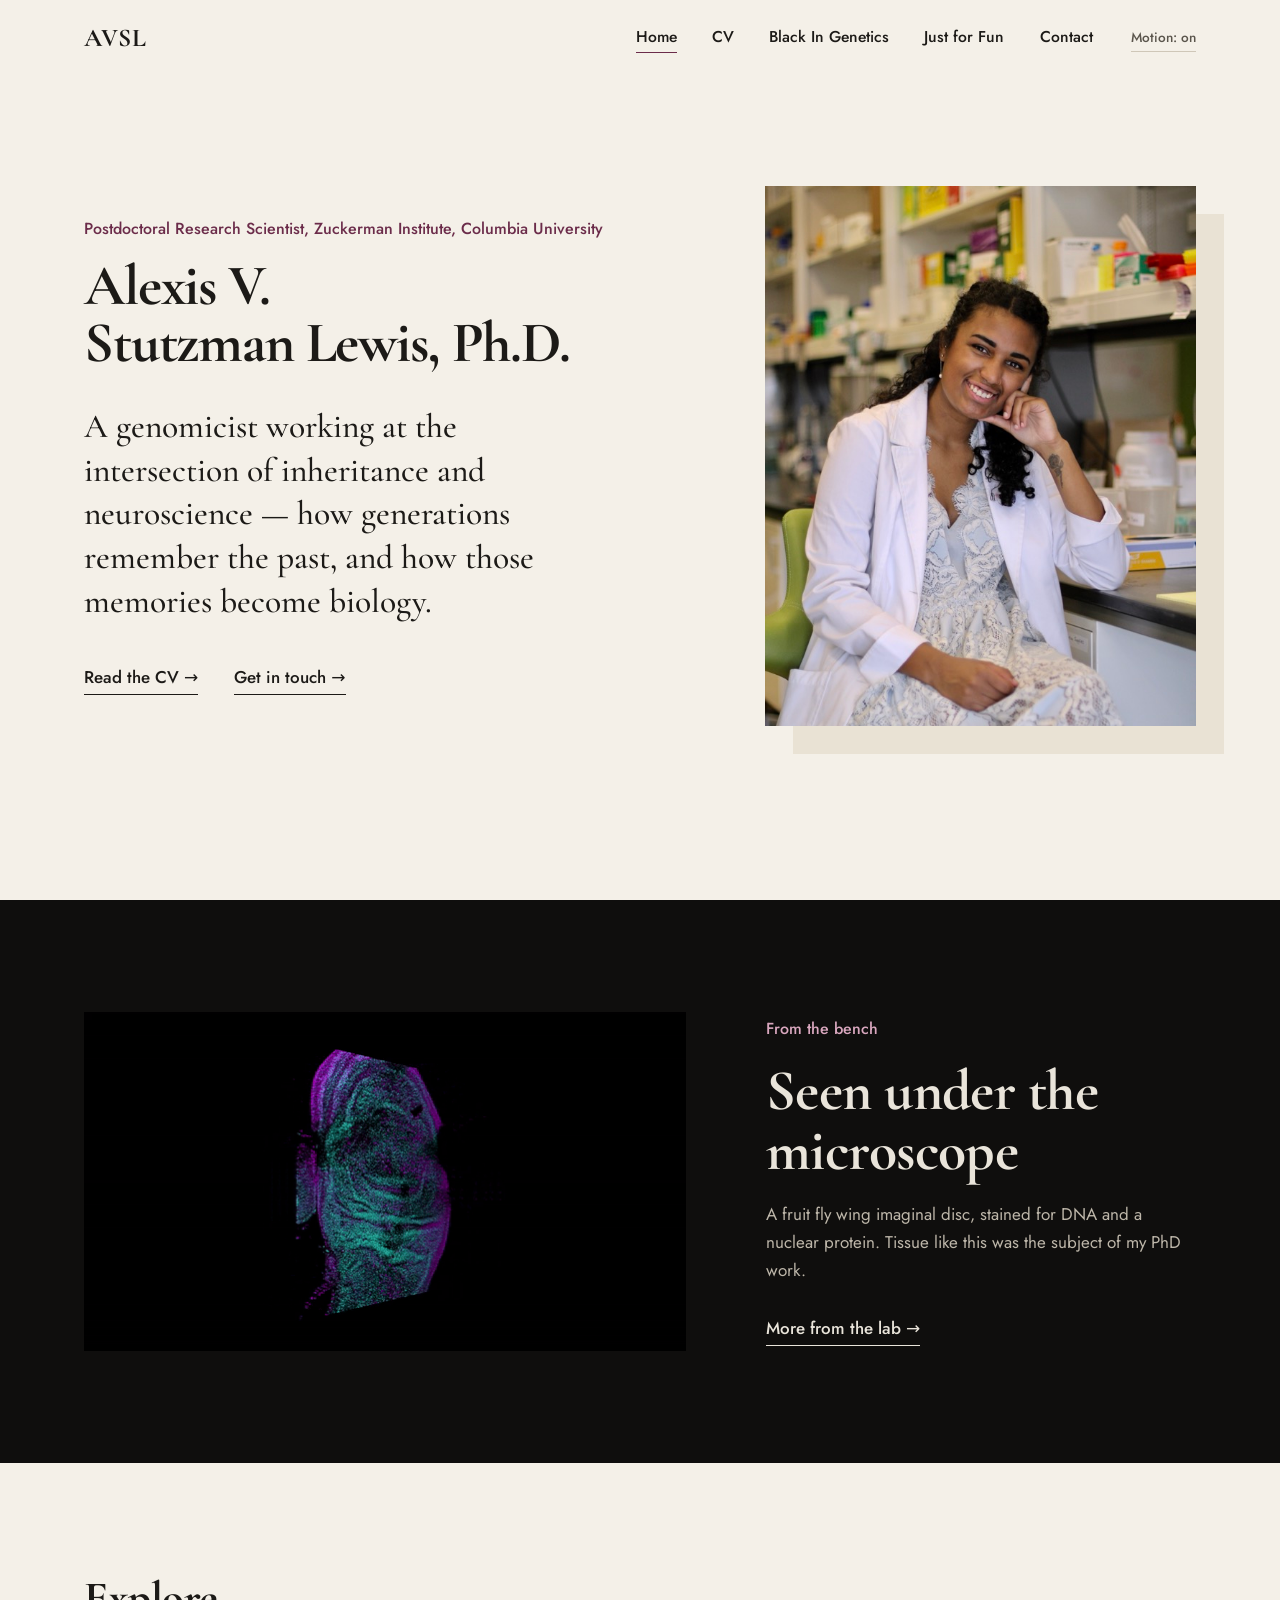
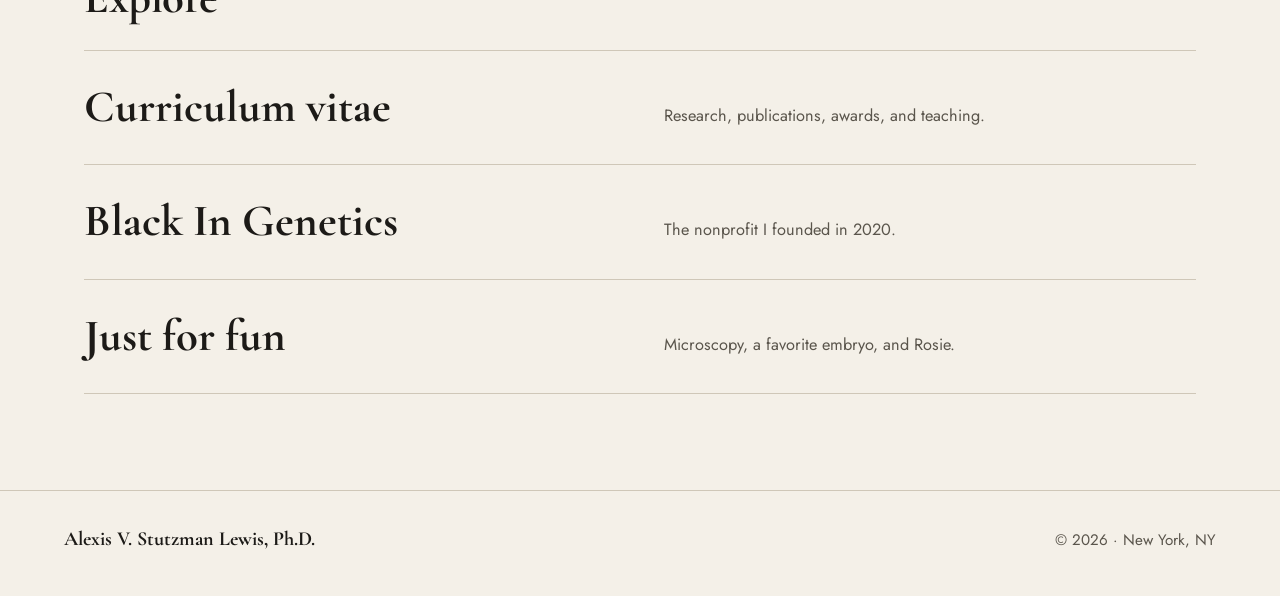
==== commit bf6b7d6e: "Just for Fun: add Rosie photo as a separate tribute band, remove Outside the lab; bolder headings Ro" ====
--- a/index.html
+++ b/index.html
@@ -13,7 +13,7 @@
 <link rel="icon" href="assets/images/favicon/favicon.svg" type="image/svg+xml">
 <link rel="preconnect" href="https://fonts.googleapis.com">
 <link rel="preconnect" href="https://fonts.gstatic.com" crossorigin>
-<link href="https://fonts.googleapis.com/css2?family=Cormorant+Garamond:wght@400;500;600&family=Jost:wght@400;500&display=swap" rel="stylesheet">
+<link href="https://fonts.googleapis.com/css2?family=Cormorant+Garamond:wght@500;600;700&family=Jost:wght@400;500&display=swap" rel="stylesheet">
 <link rel="stylesheet" href="assets/css/tokens.css">
 <link rel="stylesheet" href="assets/css/base.css">
 <link rel="stylesheet" href="assets/css/components.css">
--- a/assets/css/base.css
+++ b/assets/css/base.css
@@ -18,7 +18,7 @@
 
 h1, h2, h3 {
   font-family: var(--font-heading);
-  font-weight: 500;
+  font-weight: 700;
   font-style: normal;
   line-height: 1.05;
   letter-spacing: -0.01em;
@@ -51,7 +51,7 @@
 
 .wordmark {
   font-family: var(--font-heading);
-  font-weight: 600;
+  font-weight: 700;
   font-size: 1.6rem;
   letter-spacing: 0.02em;
   text-decoration: none;
@@ -88,7 +88,7 @@
 .menu li a {
   display: block;
   font-family: var(--font-heading);
-  font-weight: 500;
+  font-weight: 700;
   font-size: clamp(2.4rem, 11.5vw, 3.6rem);
   line-height: 1.12;
   padding: 0.12em 0;
@@ -153,7 +153,7 @@
 
 .lede {
   font-family: var(--font-heading);
-  font-weight: 400;
+  font-weight: 500;
   font-size: clamp(1.45rem, 4.6vw, 2.1rem);
   line-height: 1.3;
   max-width: 30ch;
@@ -200,7 +200,7 @@
 
 .block-lede {
   font-family: var(--font-heading);
-  font-weight: 400;
+  font-weight: 500;
   font-size: clamp(1.3rem, 3.6vw, 1.7rem);
   line-height: 1.5;
   max-width: 44ch;
@@ -215,7 +215,7 @@
 .data-date { font-size: 0.95rem; font-weight: 500; color: var(--accent); }
 .data-title {
   font-family: var(--font-heading);
-  font-weight: 600;
+  font-weight: 700;
   font-size: 1.3rem;
   line-height: 1.25;
 }
@@ -240,7 +240,7 @@
   padding: 32px var(--gutter) 40px;
   display: flex; flex-direction: column; gap: 6px;
 }
-.footer-name { font-family: var(--font-heading); font-weight: 600; font-size: 1.25rem; }
+.footer-name { font-family: var(--font-heading); font-weight: 700; font-size: 1.25rem; }
 .footer-copy { font-size: 0.95rem; color: var(--mid); }
 @media (min-width: 700px) {
   .site-footer { flex-direction: row; justify-content: space-between; align-items: baseline; }
--- a/assets/css/components.css
+++ b/assets/css/components.css
@@ -59,3 +59,16 @@
 .form-field input:focus, .form-field textarea:focus { outline: none; border-bottom-color: var(--accent); box-shadow: 0 1px 0 var(--accent); }
 .hidden { position: absolute; left: -9999px; }
 .contact-form .btn { align-self: flex-start; border: 0; cursor: pointer; font-family: var(--font-body); }
+
+/* ============ TRIBUTE (Dedicated to Rosie) ============ */
+.tribute {
+  background: var(--paper-deep);
+  margin-top: clamp(24px, 6vw, 80px);
+  padding-block: clamp(56px, 10vw, 128px);
+  text-align: center;
+}
+.tribute[hidden] { display: none; }
+.tribute-inner { max-width: 680px; margin: 0 auto; padding-inline: var(--gutter); }
+.tribute .fun-media { max-width: 520px; margin: 0 auto 36px; }
+.tribute .fun-caption { margin-inline: auto; }
+.has-tribute .site-footer { margin-top: 0; }
--- a/assets/css/home.css
+++ b/assets/css/home.css
@@ -13,7 +13,7 @@
 .hero-text { padding-top: 28px; }
 .hero-name {
   font-size: clamp(2.2rem, 8.7vw, 4.2rem);
-  font-weight: 600;
+  font-weight: 700;
   line-height: 1.0;
   letter-spacing: -0.02em;
   margin: 14px 0 24px;
@@ -64,7 +64,7 @@
   transition: color 0.25s ease;
 }
 .index-list a:hover { color: var(--accent); }
-.index-list strong { font-family: var(--font-heading); font-weight: 500; font-size: clamp(1.8rem, 6vw, 2.8rem); line-height: 1.1; }
+.index-list strong { font-family: var(--font-heading); font-weight: 700; font-size: clamp(1.8rem, 6vw, 2.8rem); line-height: 1.1; }
 .index-list span { color: var(--mid); font-size: 1.02rem; }
 @media (min-width: 900px) {
   .index-list a { grid-template-columns: 1fr 1fr; align-items: baseline; gap: 48px; padding: 32px 0; }
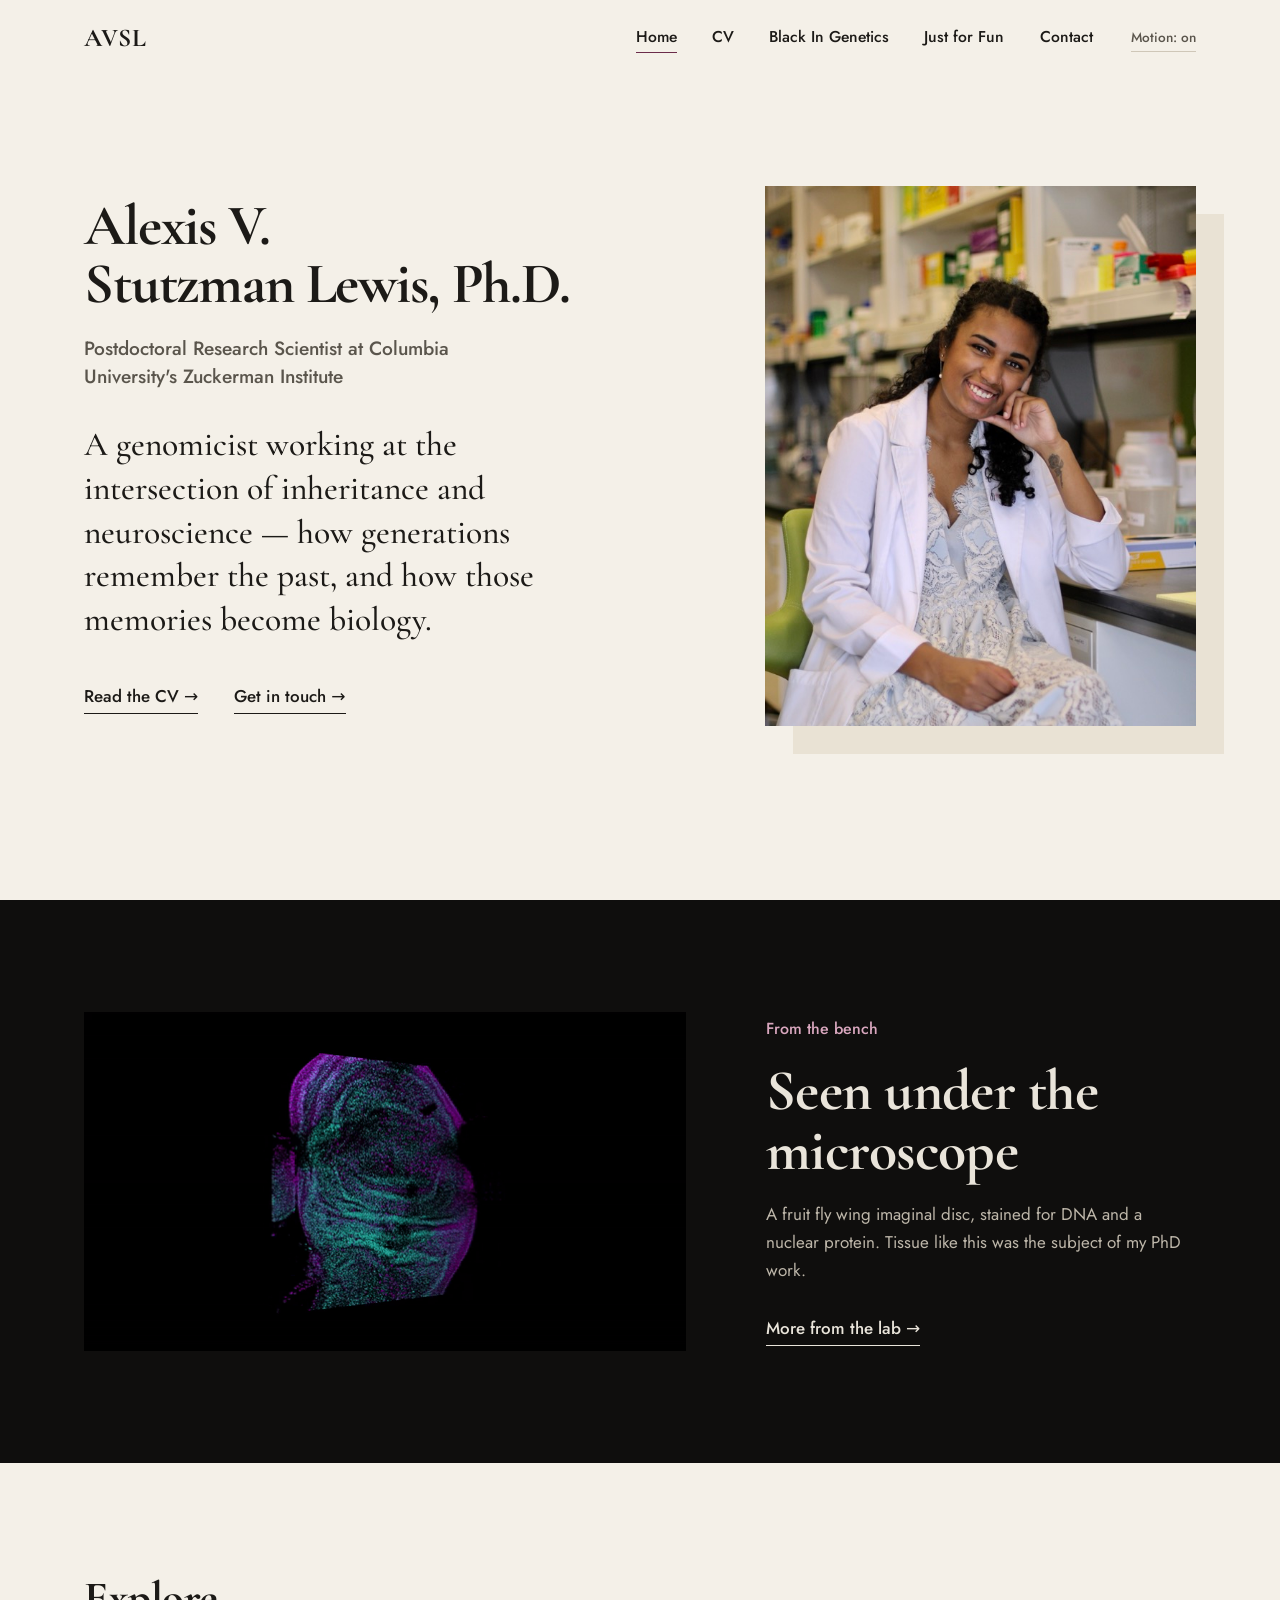
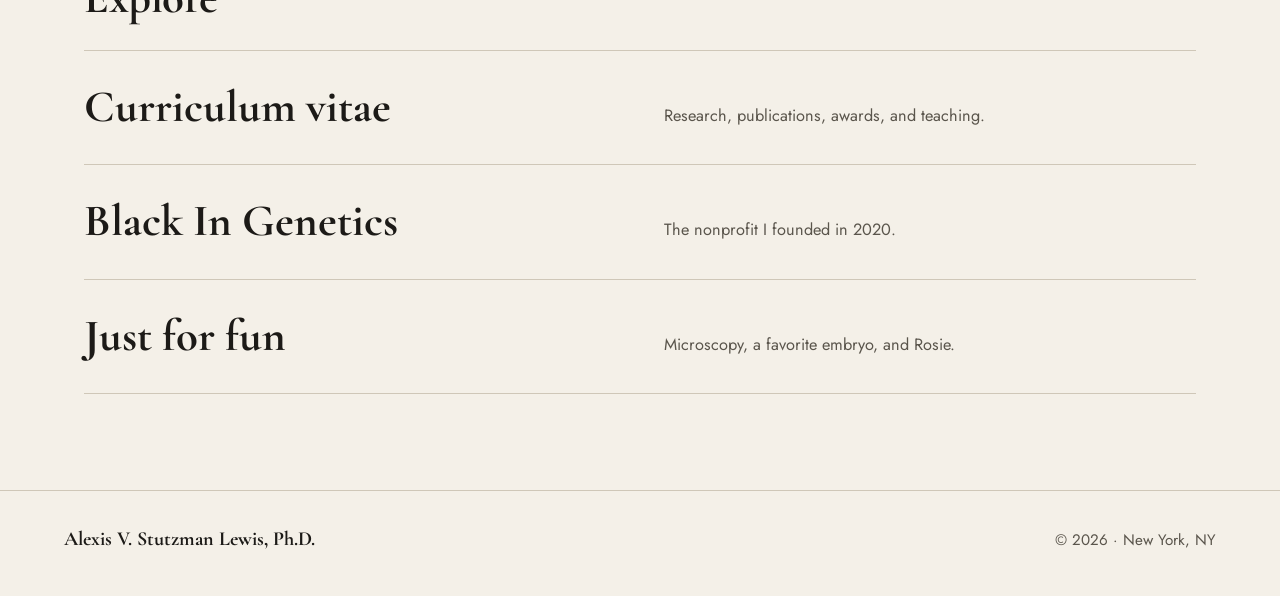
==== commit 8e87536c: "Restore motion, move role line under name, rework CV intro, swap contact form for link buttons - Cur" ====
--- a/index.html
+++ b/index.html
@@ -20,6 +20,7 @@
 <link rel="stylesheet" href="assets/css/home.css">
 </head>
 <body>
+<div id="cursor-aura" aria-hidden="true"></div>
 
 <header class="masthead" id="navbar">
   <a href="index.html" class="wordmark">AVSL</a>
@@ -38,12 +39,12 @@
 
 <main>
   <section class="hero wrap">
-    <figure class="hero-portrait">
+    <figure class="hero-portrait fade-in">
       <img src="assets/images/media/headshot.jpg" alt="Portrait of Alexis Stutzman Lewis in a lab coat, seated at a laboratory bench">
     </figure>
-    <div class="hero-text">
-      <p class="kicker">Postdoctoral Research Scientist, Zuckerman Institute, Columbia University</p>
+    <div class="hero-text fade-in">
       <h1 class="hero-name"><span>Alexis V.</span><span>Stutzman Lewis, Ph.D.</span></h1>
+      <p class="role">Postdoctoral Research Scientist at Columbia University's Zuckerman Institute</p>
       <p class="lede">A genomicist working at the intersection of inheritance and neuroscience — how generations remember the past, and how those memories become biology.</p>
       <div class="hero-links">
         <a href="cv.html" class="arrow-link">Read the CV &rarr;</a>
@@ -52,7 +53,7 @@
     </div>
   </section>
 
-  <section class="bench" aria-labelledby="bench-title">
+  <section class="bench fade-in" aria-labelledby="bench-title">
     <div class="wrap bench-inner">
       <div class="bench-media">
         <img src="assets/images/research/imaginal-disc.gif" alt="Fluorescence microscopy of a fruit fly wing imaginal disc, nuclei glowing magenta and teal on black" loading="lazy">
@@ -66,7 +67,7 @@
     </div>
   </section>
 
-  <section class="index wrap" aria-labelledby="index-title">
+  <section class="index wrap fade-in" aria-labelledby="index-title">
     <h2 class="index-title" id="index-title">Explore</h2>
     <ul class="index-list">
       <li><a href="cv.html"><strong>Curriculum vitae</strong><span>Research, publications, awards, and teaching.</span></a></li>
--- a/assets/css/base.css
+++ b/assets/css/base.css
@@ -247,20 +247,35 @@
 }
 
 /* ============ REVEAL ============ */
-.fade-in { opacity: 0; transition: opacity 0.8s ease; }
-.fade-in.visible { opacity: 1; }
+.fade-in { opacity: 0; transform: translateY(18px); transition: opacity 0.9s ease, transform 0.9s cubic-bezier(0.2, 0.7, 0.2, 1); }
+.fade-in.visible { opacity: 1; transform: none; }
+
+/* soft cursor glow: diffuse, cloud-like, springs after the pointer (desktop only) */
+#cursor-aura {
+  position: fixed; top: 0; left: 0; width: 540px; height: 540px; margin: -270px 0 0 -270px;
+  border-radius: 50%; pointer-events: none; z-index: -1; filter: blur(48px); opacity: 0;
+  background:
+    radial-gradient(circle at 48% 52%, rgba(107, 44, 74, 0.20) 0%, rgba(107, 44, 74, 0.08) 38%, transparent 64%),
+    radial-gradient(circle at 60% 42%, rgba(201, 150, 171, 0.26) 0%, transparent 56%),
+    radial-gradient(circle at 40% 60%, rgba(196, 164, 118, 0.22) 0%, transparent 56%);
+  transition: opacity 0.9s ease;
+}
+#cursor-aura.on { opacity: 1; }
+body.motion-off #cursor-aura { display: none; }
+@media (hover: none), (pointer: coarse) { #cursor-aura { display: none; } }
 
 body.motion-off *, body.motion-off *::before, body.motion-off *::after {
   transition-duration: 0.01ms !important;
   animation-duration: 0.01ms !important;
 }
-body.motion-off .fade-in { opacity: 1; }
+body.motion-off .fade-in { opacity: 1; transform: none; }
 body.motion-off { scroll-behavior: auto; }
 
 @media (prefers-reduced-motion: reduce) {
   *, *::before, *::after { transition-duration: 0.01ms !important; animation-duration: 0.01ms !important; }
   html { scroll-behavior: auto; }
-  .fade-in { opacity: 1; }
+  .fade-in { opacity: 1; transform: none; }
+  #cursor-aura { display: none; }
 }
 
 @media print {
--- a/assets/css/components.css
+++ b/assets/css/components.css
@@ -1,15 +1,22 @@
 /* ============ CV INTRO ============ */
-.cv-intro { display: grid; grid-template-columns: 1fr; gap: 32px; align-items: end; }
-.cv-photo { width: 120px; order: -1; }
-.cv-photo img {
-  width: 100%; height: auto; border-radius: 50%;
+.cv-intro { display: grid; grid-template-columns: 1fr; gap: 36px; align-items: center; }
+.cv-person { order: -1; margin: 0; text-align: center; }
+.cv-person img {
+  width: 150px; height: auto; margin: 0 auto; border-radius: 50%;
   -webkit-mask-image: radial-gradient(circle, black 62%, transparent 100%);
   mask-image: radial-gradient(circle, black 62%, transparent 100%);
 }
-.cv-intro .muted { margin: 20px 0 28px; font-size: 1.1rem; }
+.cv-name {
+  font-family: var(--font-heading); font-weight: 700;
+  font-size: clamp(2rem, 8vw, 2.6rem); line-height: 1.1; margin-top: 14px;
+}
+.cv-title { white-space: nowrap; font-size: clamp(2.3rem, 11.4vw, 6rem); }
+.cv-title-col .muted { margin: 20px 0 28px; font-size: 1.1rem; }
 @media (min-width: 900px) {
-  .cv-intro { grid-template-columns: 1fr 260px; gap: 64px; }
-  .cv-photo { width: 260px; order: 2; }
+  .cv-intro { grid-template-columns: 1fr 340px; gap: 64px; }
+  .cv-person { order: 2; }
+  .cv-person img { width: 280px; }
+  .cv-name { font-size: 2.3rem; }
 }
 
 /* ============ BLACK IN GENETICS ============ */
@@ -46,19 +53,12 @@
 }
 
 /* ============ CONTACT ============ */
-.contact-form { display: flex; flex-direction: column; gap: 30px; max-width: 640px; margin-top: 40px; }
-.form-field { display: flex; flex-direction: column; gap: 6px; }
-.form-field label { font-size: 0.95rem; font-weight: 500; color: var(--mid); }
-.form-field input, .form-field textarea {
-  font-family: var(--font-body); font-size: 1.15rem; color: var(--ink);
-  background: transparent; border: 0; border-bottom: 1px solid var(--ink);
-  border-radius: 0; padding: 10px 0; min-height: 48px;
-  transition: border-color 0.25s ease;
+.btn-row { display: flex; flex-direction: column; gap: 14px; margin-top: 44px; max-width: 460px; }
+.btn--outline { background: transparent; color: var(--ink); border: 1px solid var(--ink); gap: 10px; }
+.btn--outline:hover { background: var(--ink); color: var(--paper); }
+@media (min-width: 900px) {
+  .btn-row { flex-direction: row; flex-wrap: wrap; max-width: none; }
 }
-.form-field textarea { resize: vertical; min-height: 140px; line-height: 1.5; }
-.form-field input:focus, .form-field textarea:focus { outline: none; border-bottom-color: var(--accent); box-shadow: 0 1px 0 var(--accent); }
-.hidden { position: absolute; left: -9999px; }
-.contact-form .btn { align-self: flex-start; border: 0; cursor: pointer; font-family: var(--font-body); }
 
 /* ============ TRIBUTE (Dedicated to Rosie) ============ */
 .tribute {
@@ -72,3 +72,16 @@
 .tribute .fun-media { max-width: 520px; margin: 0 auto 36px; }
 .tribute .fun-caption { margin-inline: auto; }
 .has-tribute .site-footer { margin-top: 0; }
+
+/* ============ HOVER MOTION (fine pointers, switched off by the motion toggle) ============ */
+.btn { transition: background 0.25s ease, color 0.25s ease, transform 0.35s cubic-bezier(0.2, 0.7, 0.2, 1); }
+.arrow-link { transition: color 0.25s ease, transform 0.35s cubic-bezier(0.2, 0.7, 0.2, 1); }
+.data-row { transition: transform 0.35s cubic-bezier(0.2, 0.7, 0.2, 1); }
+.hero-portrait img { transition: transform 0.45s cubic-bezier(0.2, 0.7, 0.2, 1); }
+@media (hover: hover) and (pointer: fine) {
+  body:not(.motion-off) .btn:hover { transform: translateY(-3px); }
+  body:not(.motion-off) .arrow-link:hover { transform: translateY(-2px); }
+  body:not(.motion-off) .data-row:hover { transform: translateX(6px); }
+  body:not(.motion-off) .index-list a:hover { transform: translateX(10px); }
+  body:not(.motion-off) .hero-portrait img:hover { transform: translate(-6px, -6px); }
+}
--- a/assets/css/home.css
+++ b/assets/css/home.css
@@ -16,9 +16,10 @@
   font-weight: 700;
   line-height: 1.0;
   letter-spacing: -0.02em;
-  margin: 14px 0 24px;
+  margin: 0 0 16px;
 }
 .hero-name span { display: block; }
+.role { font-size: 1.1rem; font-weight: 500; line-height: 1.5; color: var(--mid); max-width: 36ch; margin-bottom: 26px; }
 .hero-text .lede { margin-bottom: 30px; }
 .hero-links { display: flex; flex-wrap: wrap; gap: 4px 36px; }
 
@@ -37,7 +38,8 @@
   }
   .hero-portrait img { position: relative; z-index: 1; max-height: none; }
   .hero-text { padding-top: 0; }
-  .hero-name { font-size: clamp(2.8rem, 4.5vw, 4.9rem); margin: 18px 0 32px; }
+  .hero-name { font-size: clamp(2.8rem, 4.5vw, 4.9rem); margin: 0 0 20px; }
+  .role { font-size: 1.2rem; margin-bottom: 32px; }
 }
 
 /* ============ BENCH (microscopy panel) ============ */
@@ -61,7 +63,7 @@
 .index-list a {
   display: grid; grid-template-columns: 1fr; gap: 4px;
   padding: 24px 0; border-bottom: 1px solid var(--rule); text-decoration: none;
-  transition: color 0.25s ease;
+  transition: color 0.25s ease, transform 0.35s cubic-bezier(0.2, 0.7, 0.2, 1);
 }
 .index-list a:hover { color: var(--accent); }
 .index-list strong { font-family: var(--font-heading); font-weight: 700; font-size: clamp(1.8rem, 6vw, 2.8rem); line-height: 1.1; }
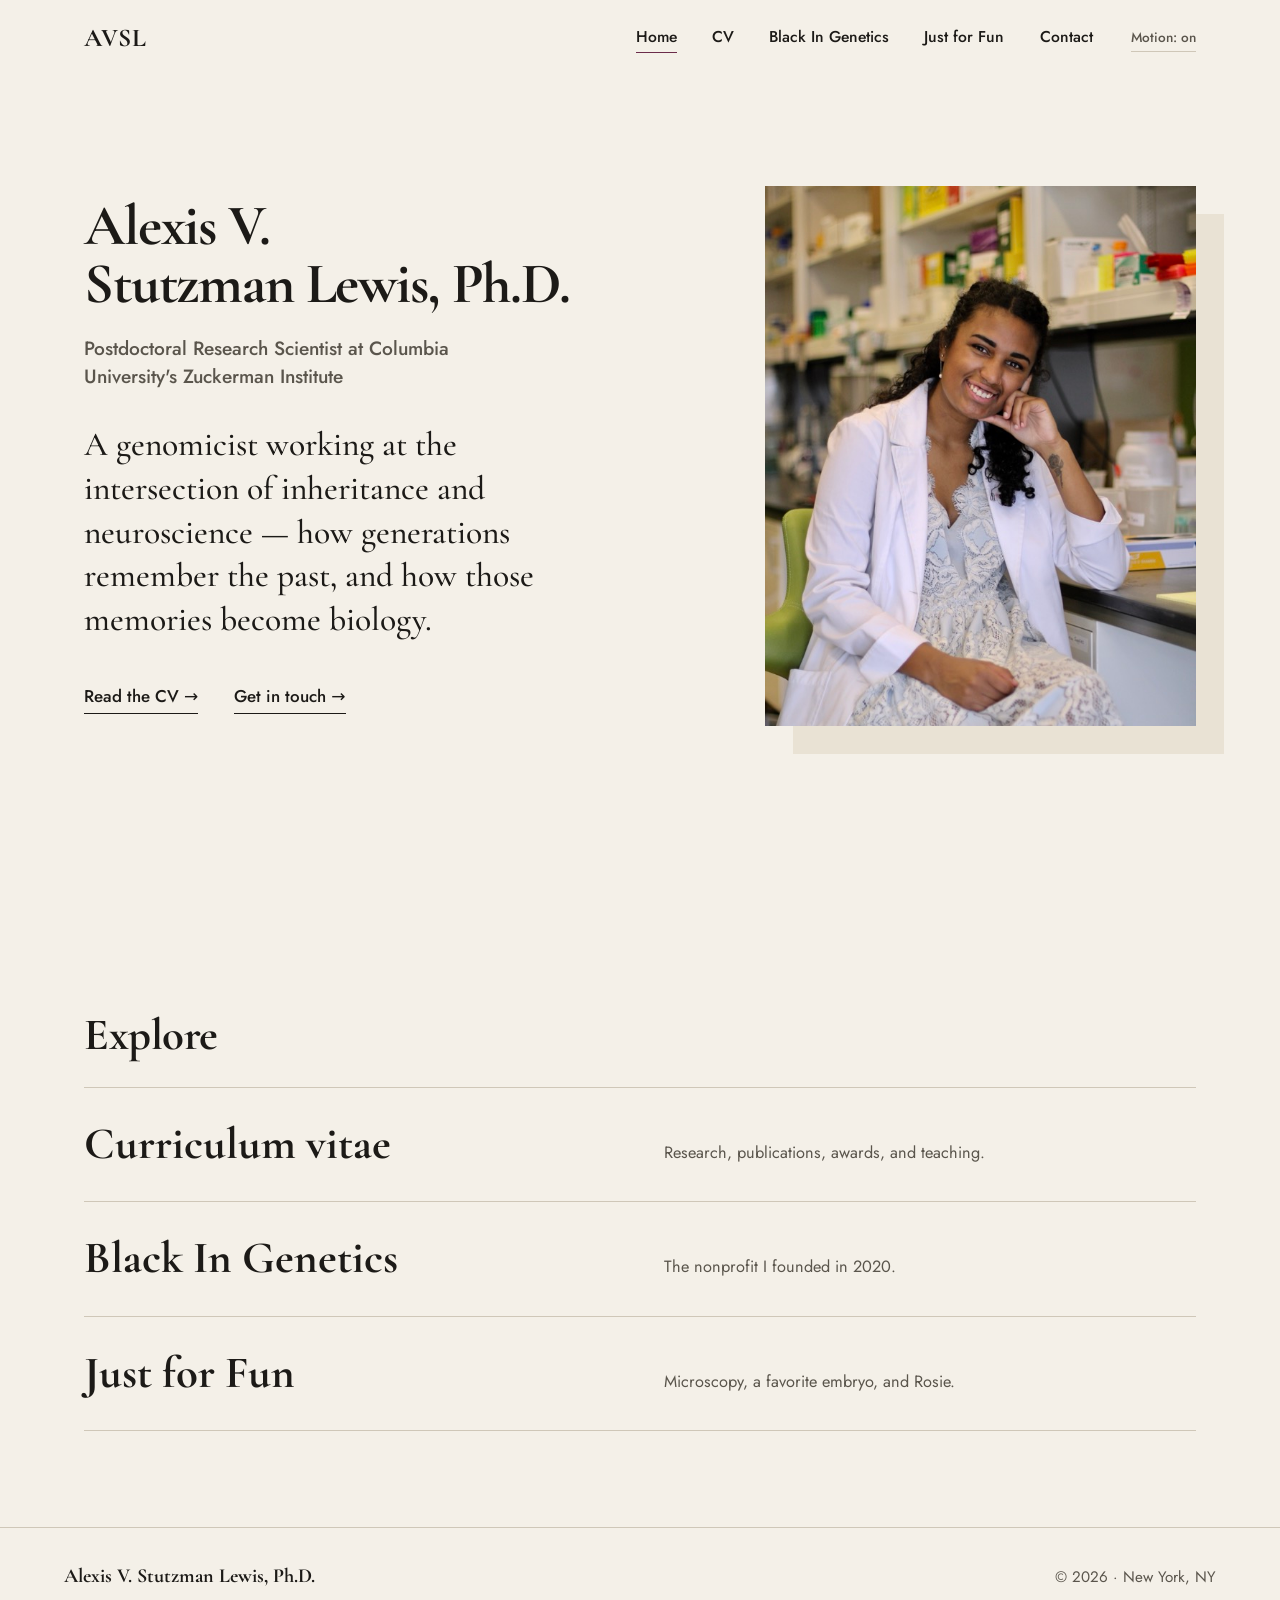
==== commit d9ae9481: "Update CV (new PDF, grant, talks, poster, mentoring order); remove home microscopy; capitalize Just " ====
--- a/index.html
+++ b/index.html
@@ -53,26 +53,12 @@
     </div>
   </section>
 
-  <section class="bench fade-in" aria-labelledby="bench-title">
-    <div class="wrap bench-inner">
-      <div class="bench-media">
-        <img src="assets/images/research/imaginal-disc.gif" alt="Fluorescence microscopy of a fruit fly wing imaginal disc, nuclei glowing magenta and teal on black" loading="lazy">
-      </div>
-      <div class="bench-copy">
-        <p class="kicker">From the bench</p>
-        <h2 id="bench-title">Seen under the microscope</h2>
-        <p>A fruit fly wing imaginal disc, stained for DNA and a nuclear protein. Tissue like this was the subject of my PhD work.</p>
-        <a href="just-for-fun.html" class="arrow-link">More from the lab &rarr;</a>
-      </div>
-    </div>
-  </section>
-
   <section class="index wrap fade-in" aria-labelledby="index-title">
     <h2 class="index-title" id="index-title">Explore</h2>
     <ul class="index-list">
       <li><a href="cv.html"><strong>Curriculum vitae</strong><span>Research, publications, awards, and teaching.</span></a></li>
       <li><a href="black-in-genetics.html"><strong>Black In Genetics</strong><span>The nonprofit I founded in 2020.</span></a></li>
-      <li><a href="just-for-fun.html"><strong>Just for fun</strong><span>Microscopy, a favorite embryo, and Rosie.</span></a></li>
+      <li><a href="just-for-fun.html"><strong>Just for Fun</strong><span>Microscopy, a favorite embryo, and Rosie.</span></a></li>
     </ul>
   </section>
 </main>
